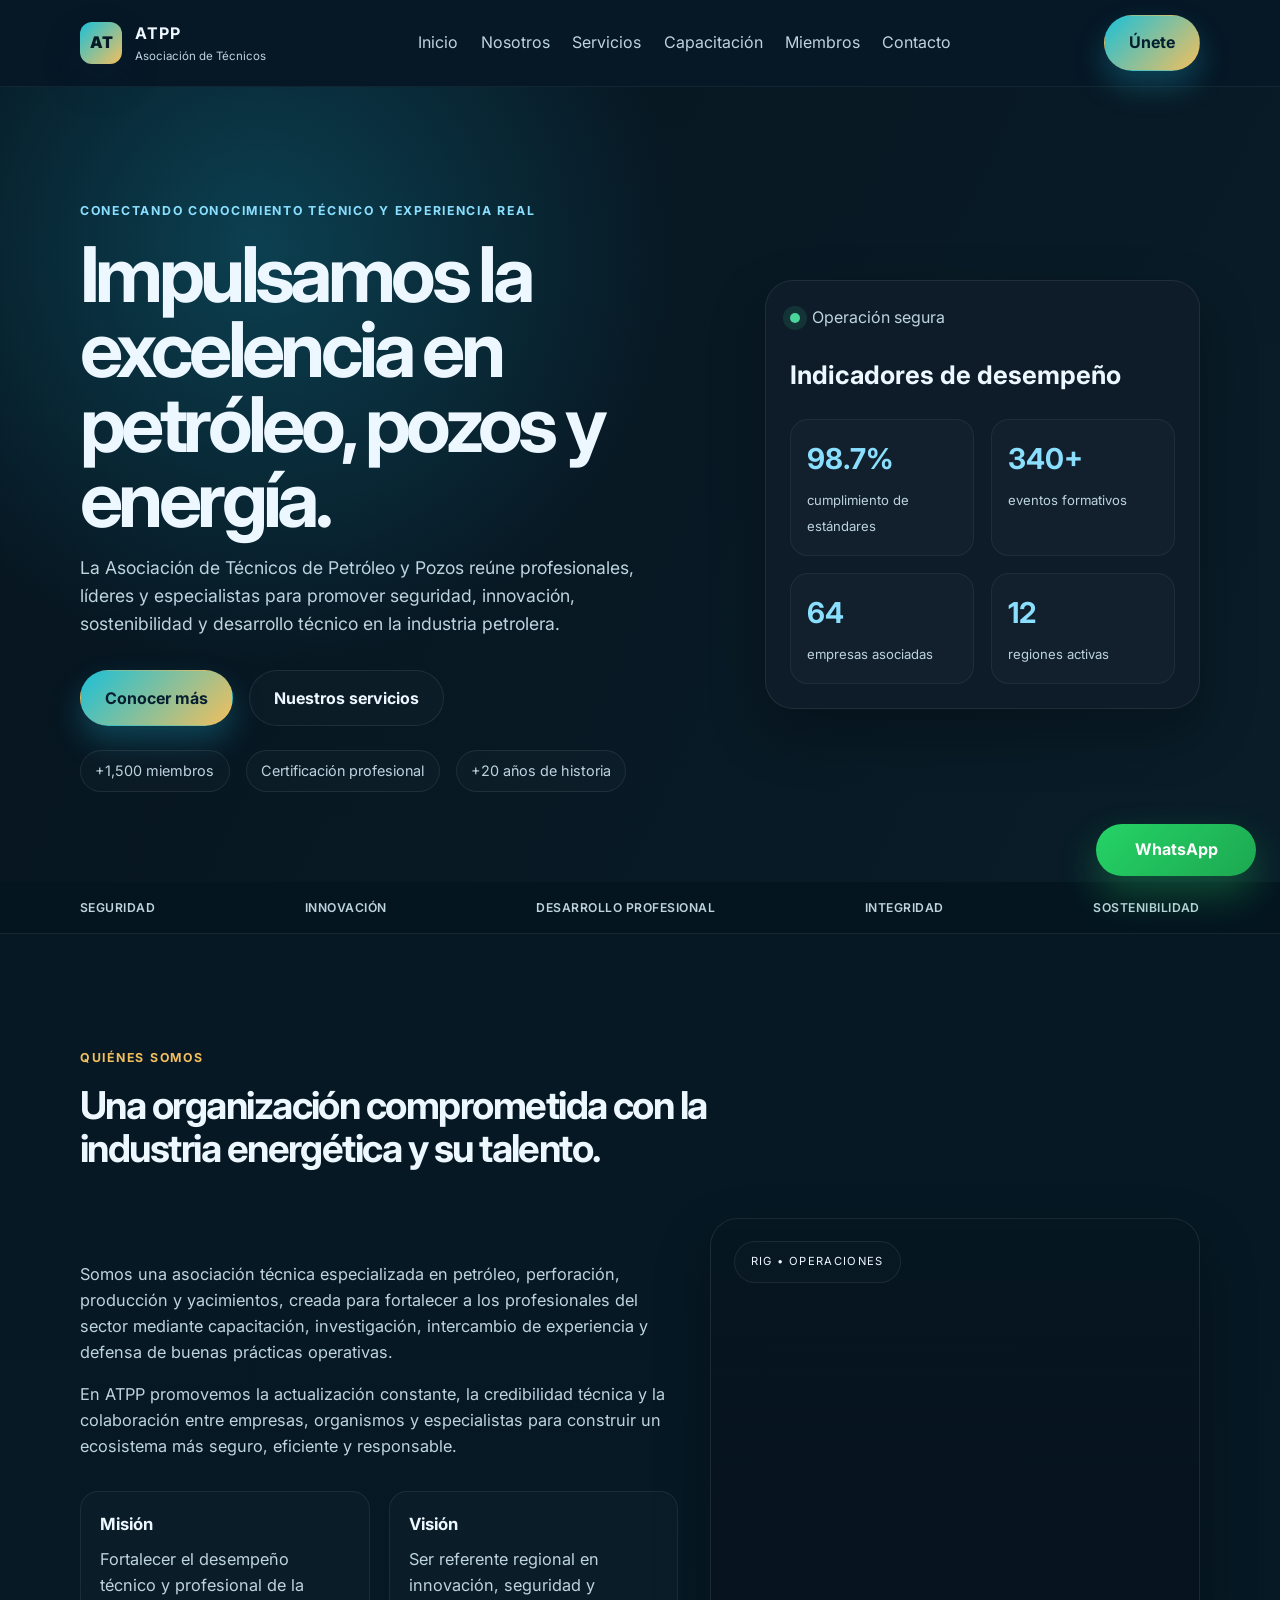
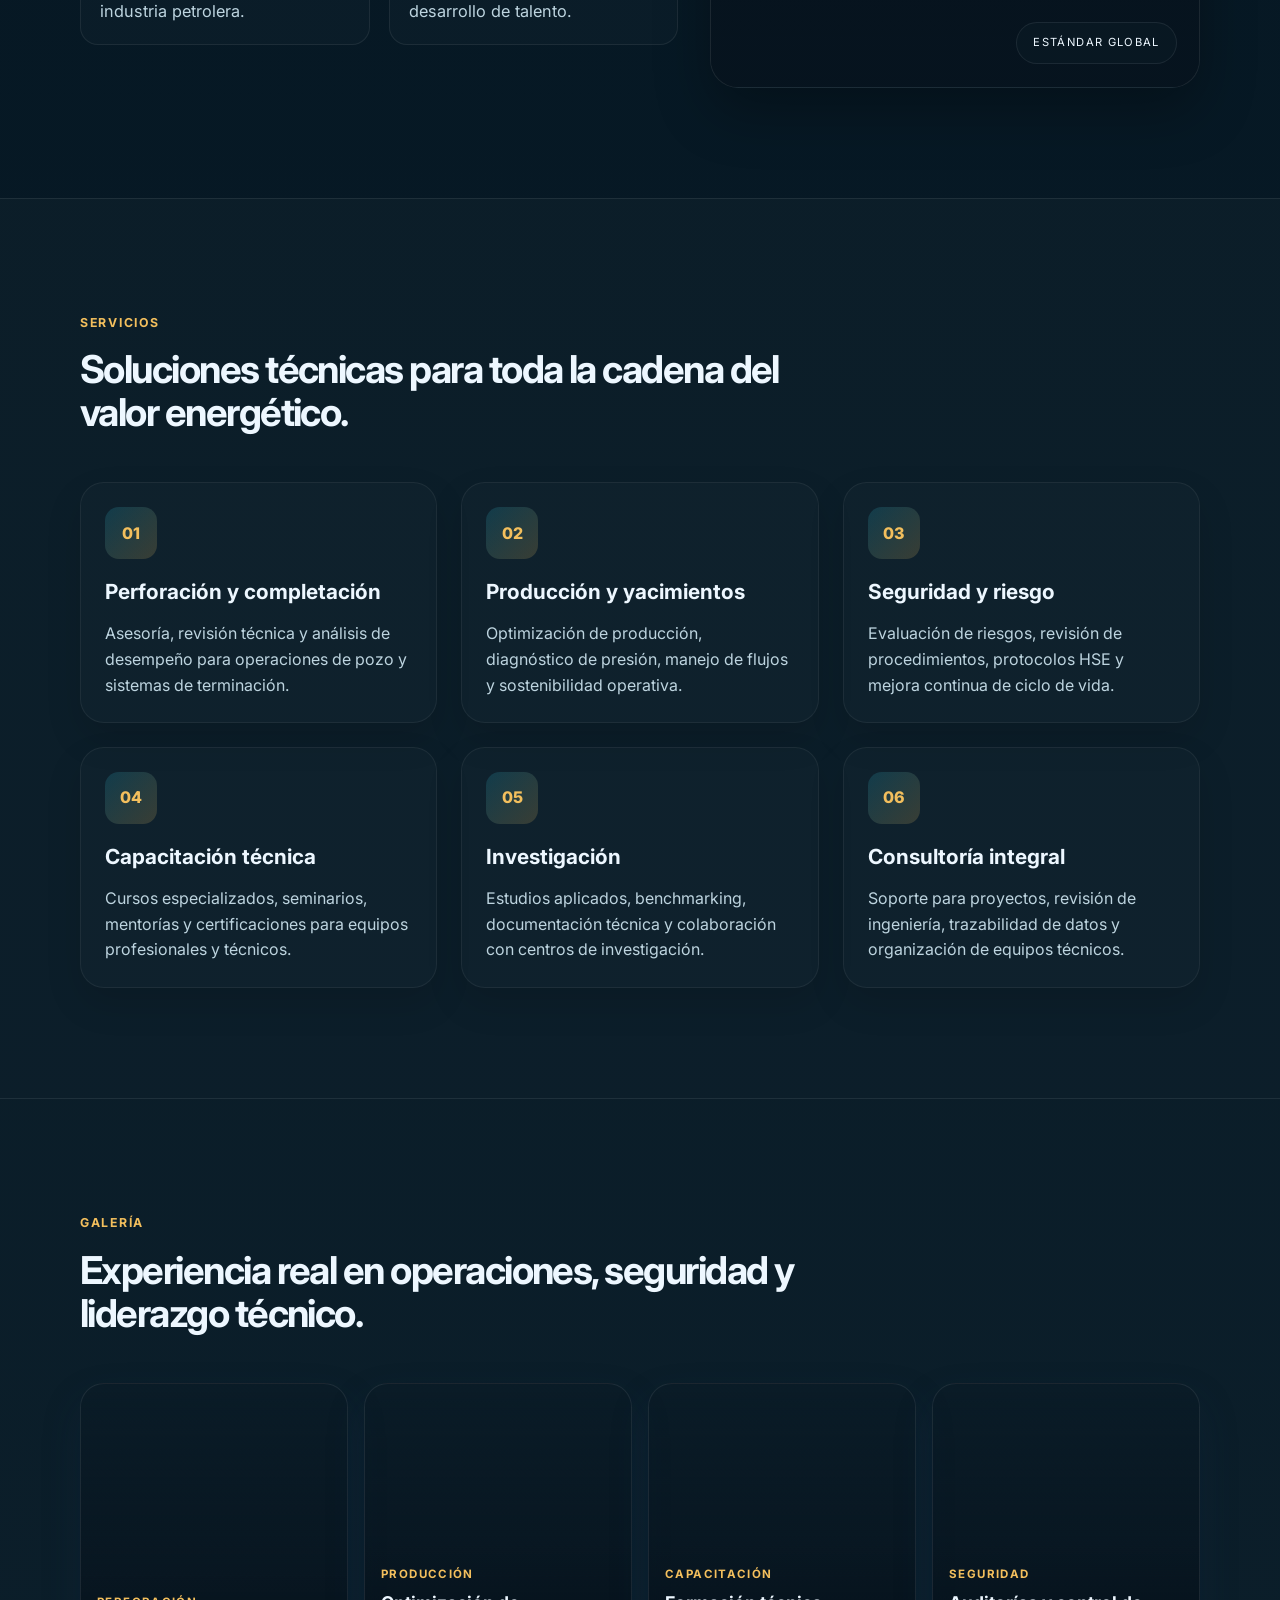
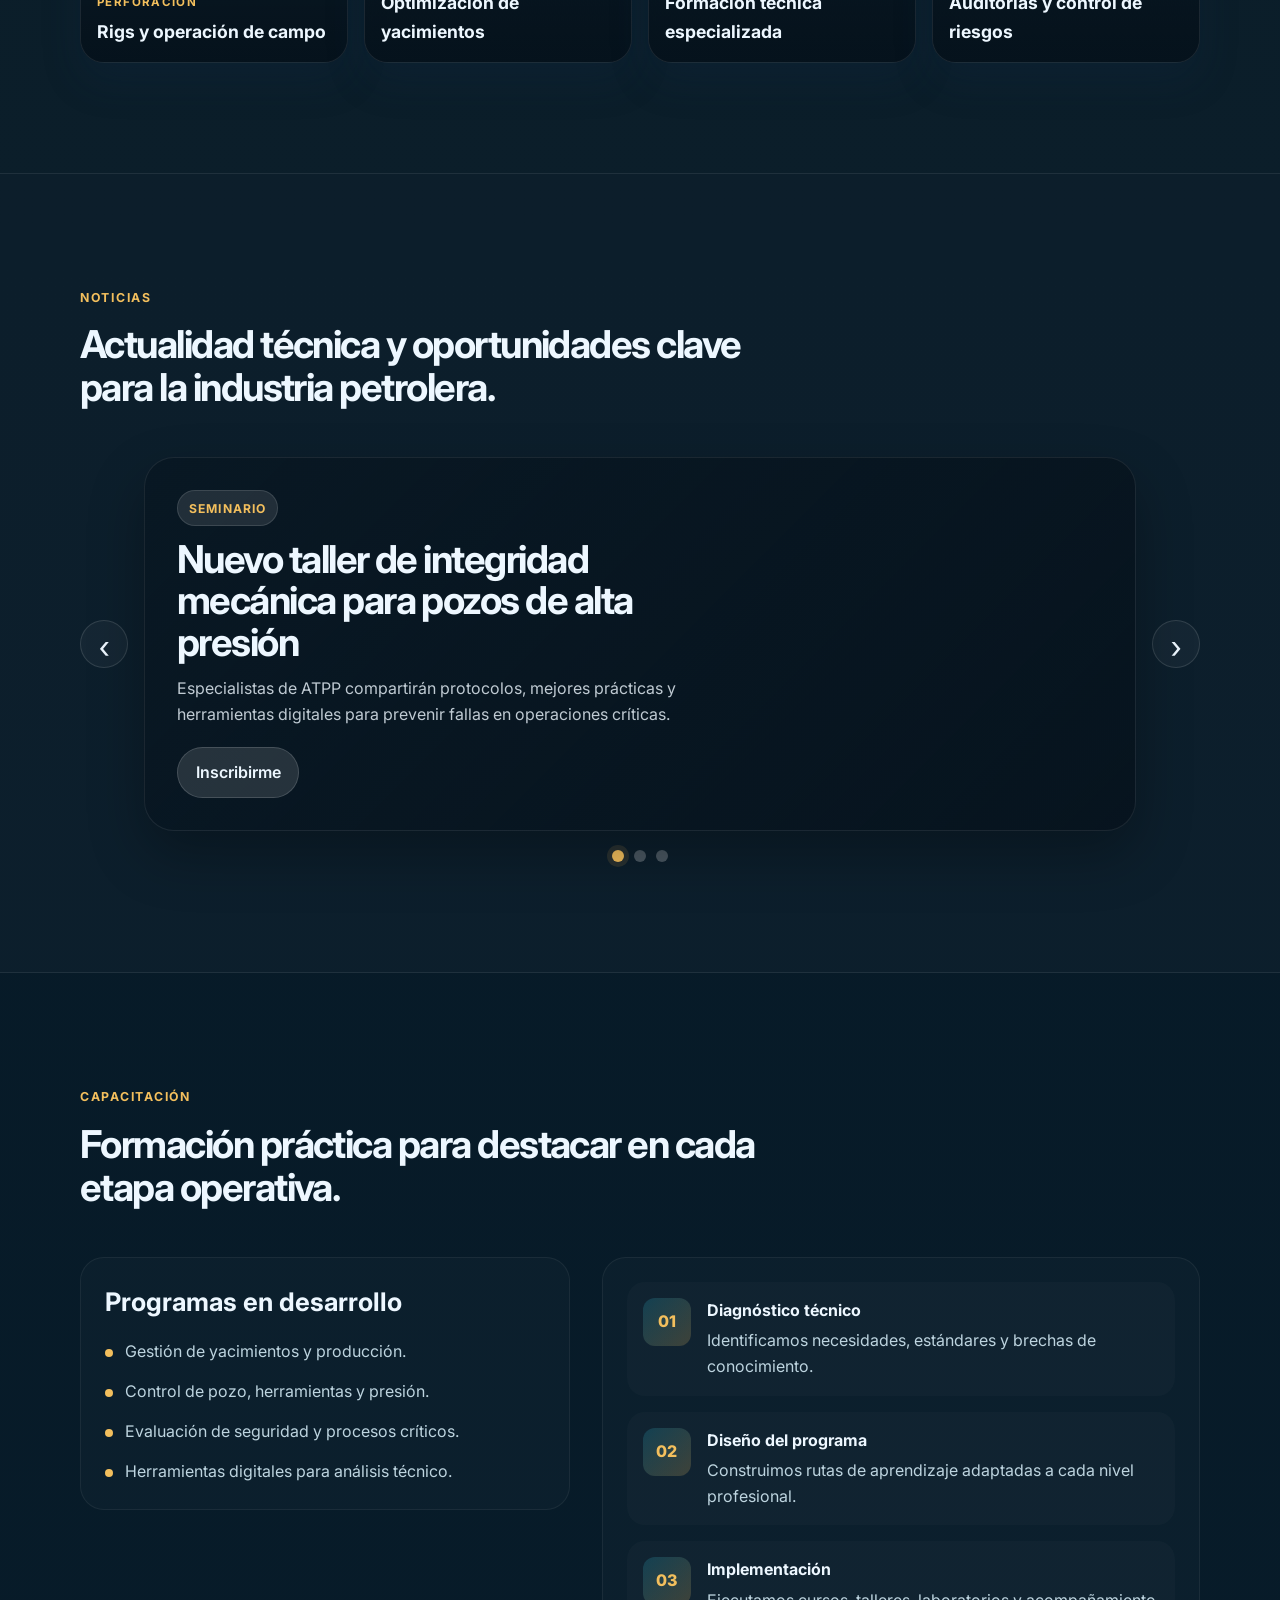
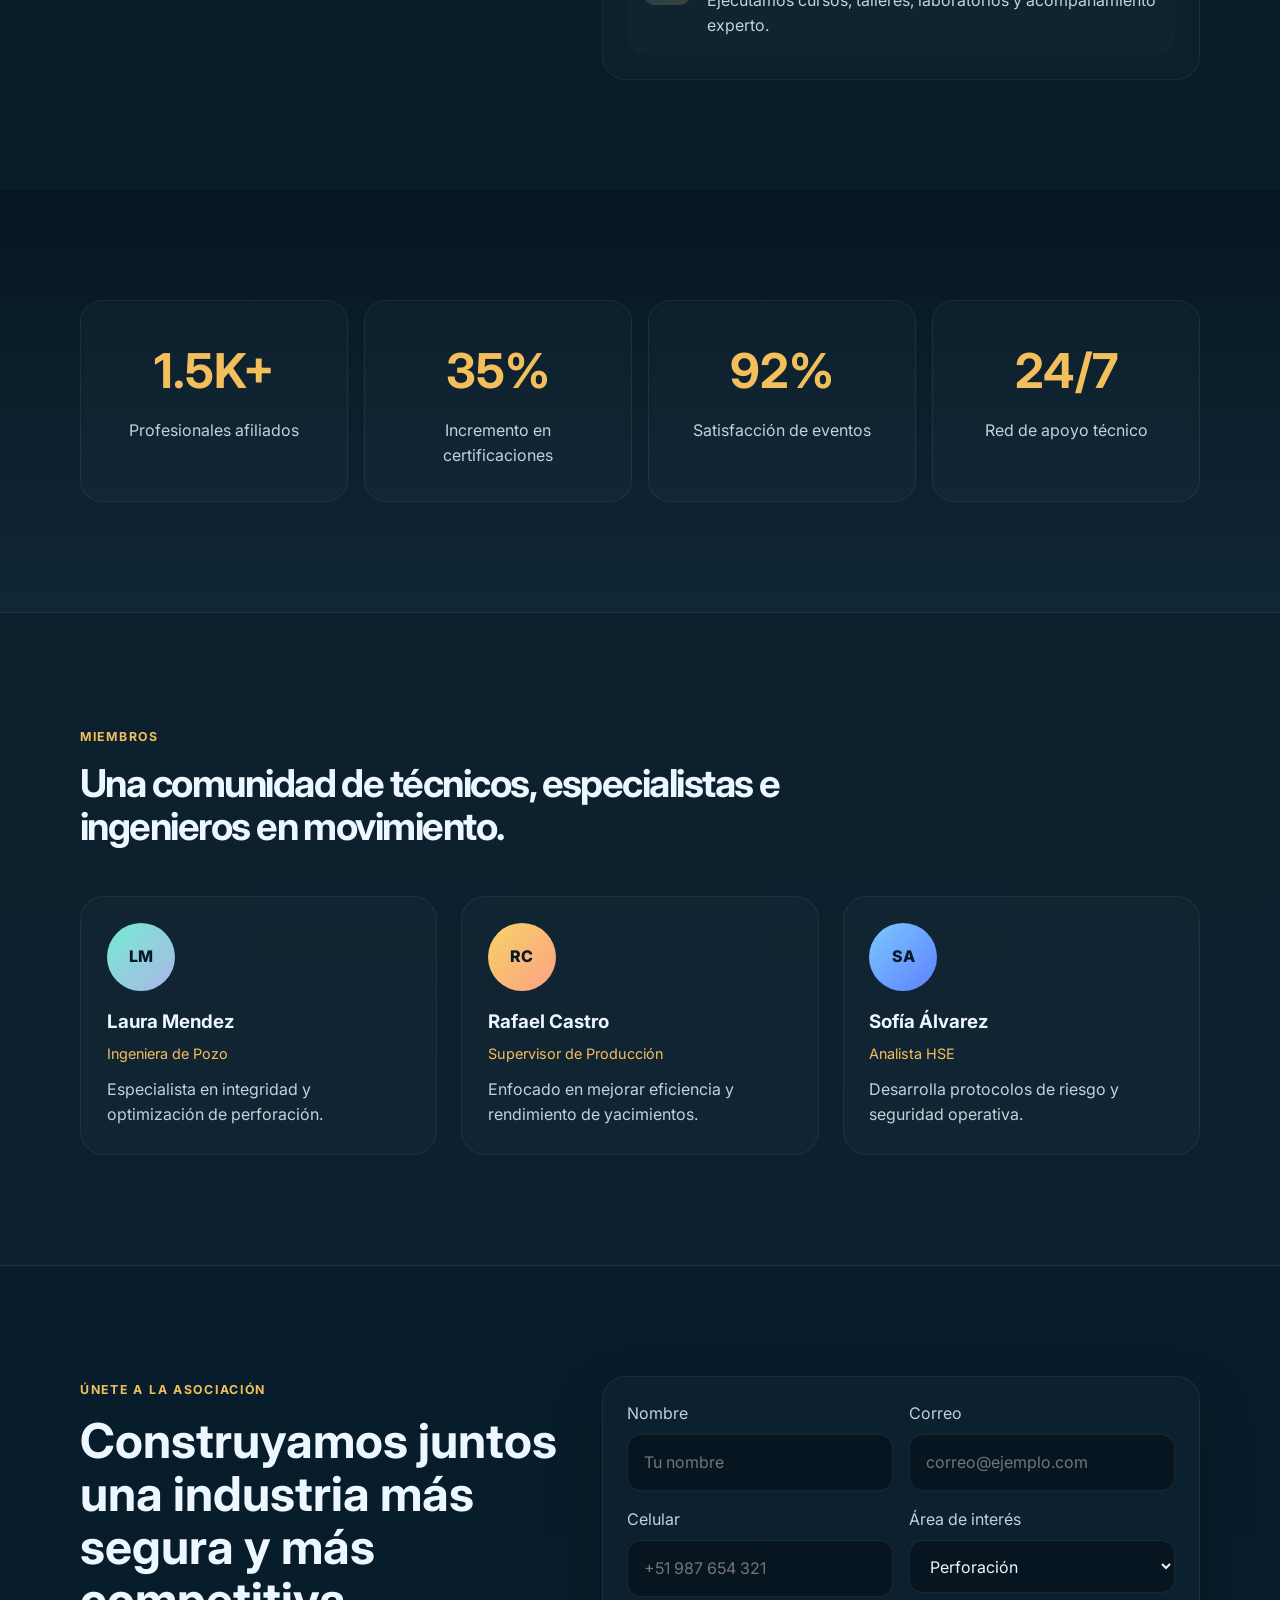
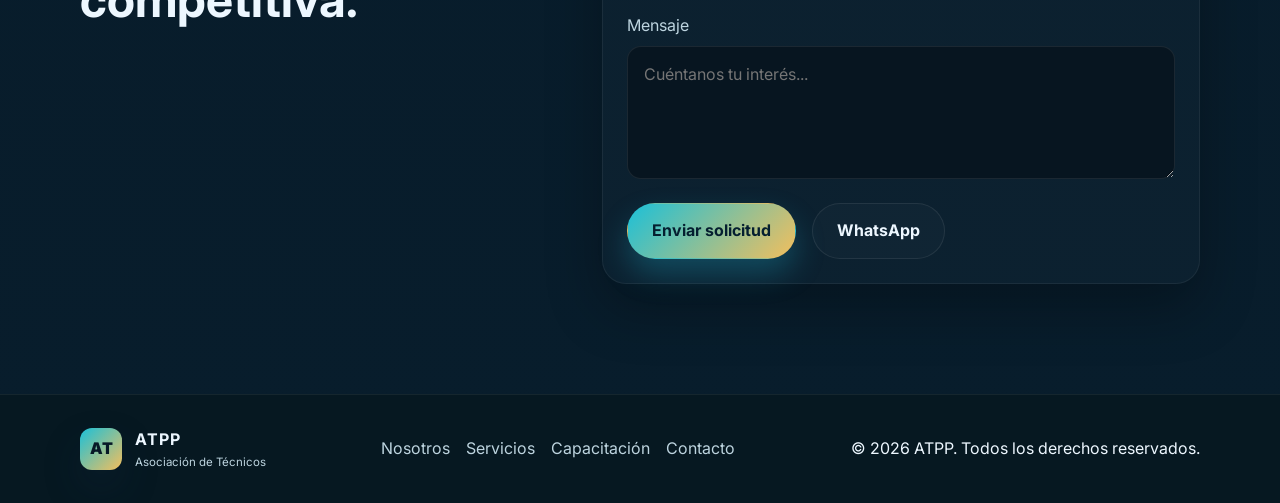
==== index.html @ dc18a32f "Add files via upload" ====
<!DOCTYPE html>
<html lang="es">
  <head>
    <meta charset="UTF-8" />
    <meta name="viewport" content="width=device-width, initial-scale=1.0" />
    <meta
      name="description"
      content="Asociación de Técnicos de Petróleo y Pozos. Expertise, innovación, seguridad y desarrollo profesional para la industria energética."
    />
    <title>ATPP | Asociación de Técnicos de Petróleo y Pozos</title>
    <link rel="preconnect" href="https://fonts.googleapis.com" />
    <link rel="preconnect" href="https://fonts.gstatic.com" crossorigin />
    <link
      href="https://fonts.googleapis.com/css2?family=Inter:wght@400;500;600;700;800;900&display=swap"
      rel="stylesheet"
    />
    <link rel="stylesheet" href="styles.css" />
  </head>
  <body>
    <header class="site-header">
      <div class="container nav-wrap">
        <a href="#inicio" class="brand" aria-label="Inicio">
          <span class="brand-mark">AT</span>
          <span>
            <strong>ATPP</strong>
            <small>Asociación de Técnicos</small>
          </span>
        </a>

        <button class="nav-toggle" aria-label="Abrir menú">
          <span></span>
          <span></span>
          <span></span>
        </button>

        <nav class="main-nav" aria-label="Navegación principal">
          <a href="#inicio">Inicio</a>
          <a href="#nosotros">Nosotros</a>
          <a href="#servicios">Servicios</a>
          <a href="#capacitacion">Capacitación</a>
          <a href="#miembros">Miembros</a>
          <a href="#contacto">Contacto</a>
        </nav>

        <a href="#contacto" class="button button-primary header-cta">Únete</a>
      </div>
    </header>

    <main>
      <section class="hero" id="inicio">
        <div class="hero-overlay"></div>
        <div class="container hero-content">
          <div class="hero-copy reveal">
            <p class="eyebrow">Conectando conocimiento técnico y experiencia real</p>
            <h1>Impulsamos la excelencia en petróleo, pozos y energía.</h1>
            <p class="lead">
              La Asociación de Técnicos de Petróleo y Pozos reúne profesionales,
              líderes y especialistas para promover seguridad, innovación,
              sostenibilidad y desarrollo técnico en la industria petrolera.
            </p>
            <div class="hero-actions">
              <a href="#nosotros" class="button button-primary">Conocer más</a>
              <a href="#servicios" class="button button-secondary">Nuestros servicios</a>
            </div>
            <ul class="hero-badges">
              <li>+1,500 miembros</li>
              <li>Certificación profesional</li>
              <li>+20 años de historia</li>
            </ul>
          </div>

          <div class="hero-panel reveal">
            <div class="panel-card">
              <div class="mini-header">
                <span class="status-dot"></span>
                <span>Operación segura</span>
              </div>
              <h3>Indicadores de desempeño</h3>
              <div class="metric-grid">
                <div>
                  <strong>98.7%</strong>
                  <span>cumplimiento de estándares</span>
                </div>
                <div>
                  <strong>340+</strong>
                  <span>eventos formativos</span>
                </div>
                <div>
                  <strong>64</strong>
                  <span>empresas asociadas</span>
                </div>
                <div>
                  <strong>12</strong>
                  <span>regiones activas</span>
                </div>
              </div>
            </div>
          </div>
        </div>
      </section>

      <section class="trust-strip">
        <div class="container trust-items">
          <span>Seguridad</span>
          <span>Innovación</span>
          <span>Desarrollo profesional</span>
          <span>Integridad</span>
          <span>Sostenibilidad</span>
        </div>
      </section>

      <section class="section" id="nosotros">
        <div class="container">
          <div class="section-heading reveal">
            <p class="eyebrow accent">Quiénes somos</p>
            <h2>Una organización comprometida con la industria energética y su talento.</h2>
          </div>

          <div class="about-grid">
            <div class="about-copy reveal">
              <p>
                Somos una asociación técnica especializada en petróleo, perforación,
                producción y yacimientos, creada para fortalecer a los profesionales
                del sector mediante capacitación, investigación, intercambio de
                experiencia y defensa de buenas prácticas operativas.
              </p>
              <p>
                En ATPP promovemos la actualización constante, la credibilidad técnica
                y la colaboración entre empresas, organismos y especialistas para
                construir un ecosistema más seguro, eficiente y responsable.
              </p>

              <div class="values">
                <div>
                  <strong>Misión</strong>
                  <p>Fortalecer el desempeño técnico y profesional de la industria petrolera.</p>
                </div>
                <div>
                  <strong>Visión</strong>
                  <p>Ser referente regional en innovación, seguridad y desarrollo de talento.</p>
                </div>
              </div>
            </div>

            <div class="about-visual reveal">
              <div class="image-card">
                <div class="image-panel">
                  <div class="info-tag top">RIG • OPERACIONES</div>
                  <div class="info-tag bottom">ESTÁNDAR GLOBAL</div>
                </div>
              </div>
            </div>
          </div>
        </div>
      </section>

      <section class="section alt-bg" id="servicios">
        <div class="container">
          <div class="section-heading reveal">
            <p class="eyebrow accent">Servicios</p>
            <h2>Soluciones técnicas para toda la cadena del valor energético.</h2>
          </div>

          <div class="services-grid">
            <article class="service-card reveal">
              <div class="icon">01</div>
              <h3>Perforación y completación</h3>
              <p>Asesoría, revisión técnica y análisis de desempeño para operaciones de pozo y sistemas de terminación.</p>
            </article>

            <article class="service-card reveal">
              <div class="icon">02</div>
              <h3>Producción y yacimientos</h3>
              <p>Optimización de producción, diagnóstico de presión, manejo de flujos y sostenibilidad operativa.</p>
            </article>

            <article class="service-card reveal">
              <div class="icon">03</div>
              <h3>Seguridad y riesgo</h3>
              <p>Evaluación de riesgos, revisión de procedimientos, protocolos HSE y mejora continua de ciclo de vida.</p>
            </article>

            <article class="service-card reveal">
              <div class="icon">04</div>
              <h3>Capacitación técnica</h3>
              <p>Cursos especializados, seminarios, mentorías y certificaciones para equipos profesionales y técnicos.</p>
            </article>

            <article class="service-card reveal">
              <div class="icon">05</div>
              <h3>Investigación</h3>
              <p>Estudios aplicados, benchmarking, documentación técnica y colaboración con centros de investigación.</p>
            </article>

            <article class="service-card reveal">
              <div class="icon">06</div>
              <h3>Consultoría integral</h3>
              <p>Soporte para proyectos, revisión de ingeniería, trazabilidad de datos y organización de equipos técnicos.</p>
            </article>
          </div>
        </div>
      </section>

      <section class="section gallery-section" id="galeria">
        <div class="container">
          <div class="section-heading reveal">
            <p class="eyebrow accent">Galería</p>
            <h2>Experiencia real en operaciones, seguridad y liderazgo técnico.</h2>
          </div>

          <div class="gallery-grid">
            <article class="gallery-item reveal" style="--bg: url('https://images.unsplash.com/photo-1518770660439-4636190af475?auto=format&fit=crop&w=800&q=80');">
              <div class="gallery-overlay">
                <span>Perforación</span>
                <h3>Rigs y operación de campo</h3>
              </div>
            </article>

            <article class="gallery-item reveal" style="--bg: url('https://images.unsplash.com/photo-1581092580497-e0d23cbdf1dc?auto=format&fit=crop&w=800&q=80');">
              <div class="gallery-overlay">
                <span>Producción</span>
                <h3>Optimización de yacimientos</h3>
              </div>
            </article>

            <article class="gallery-item reveal" style="--bg: url('https://images.unsplash.com/photo-1552664730-d307ca884978?auto=format&fit=crop&w=800&q=80');">
              <div class="gallery-overlay">
                <span>Capacitación</span>
                <h3>Formación técnica especializada</h3>
              </div>
            </article>

            <article class="gallery-item reveal" style="--bg: url('https://images.unsplash.com/photo-1520607162513-77705c0f0d4a?auto=format&fit=crop&w=800&q=80');">
              <div class="gallery-overlay">
                <span>Seguridad</span>
                <h3>Auditorías y control de riesgos</h3>
              </div>
            </article>
          </div>
        </div>
      </section>

      <section class="section news-section alt-bg" id="noticias">
        <div class="container">
          <div class="section-heading reveal">
            <p class="eyebrow accent">Noticias</p>
            <h2>Actualidad técnica y oportunidades clave para la industria petrolera.</h2>
          </div>

          <div class="news-slider reveal">
            <button class="slider-btn prev" type="button" aria-label="Noticia anterior">‹</button>

            <div class="slides">
              <article class="slide-card active" style="--bg: url('https://images.unsplash.com/photo-1532601224476-15c79f2f7a51?auto=format&fit=crop&w=1200&q=80');">
                <div class="slide-content">
                  <span class="tag">Seminario</span>
                  <h3>Nuevo taller de integridad mecánica para pozos de alta presión</h3>
                  <p>Especialistas de ATPP compartirán protocolos, mejores prácticas y herramientas digitales para prevenir fallas en operaciones críticas.</p>
                  <a href="#contacto">Inscribirme</a>
                </div>
              </article>

              <article class="slide-card" style="--bg: url('https://images.unsplash.com/photo-1504307651254-35680f356dfd?auto=format&fit=crop&w=1200&q=80');">
                <div class="slide-content">
                  <span class="tag">Reporte</span>
                  <h3>La eficiencia de producción sigue creciendo con inteligencia artificial aplicada</h3>
                  <p>Analizamos cómo la automatización y el análisis predictivo revolucionan la gestión de yacimientos y la optimización operativa.</p>
                  <a href="#contacto">Más información</a>
                </div>
              </article>

              <article class="slide-card" style="--bg: url('https://images.unsplash.com/photo-1552664730-d307ca884978?auto=format&fit=crop&w=1200&q=80');">
                <div class="slide-content">
                  <span class="tag">Evento</span>
                  <h3>Foro regional de seguridad, sostenibilidad y talento técnico</h3>
                  <p>Conferencias, paneles y networking para líderes, ingenieros y profesionales del sector energético latinoamericano.</p>
                  <a href="#contacto">Participar</a>
                </div>
              </article>
            </div>

            <button class="slider-btn next" type="button" aria-label="Siguiente noticia">›</button>
          </div>

          <div class="slider-dots" aria-label="Navegación del slider">
            <button class="slider-dot active" type="button" aria-label="Ir a la noticia 1"></button>
            <button class="slider-dot" type="button" aria-label="Ir a la noticia 2"></button>
            <button class="slider-dot" type="button" aria-label="Ir a la noticia 3"></button>
          </div>
        </div>
      </section>

      <section class="section" id="capacitacion">
        <div class="container">
          <div class="section-heading reveal">
            <p class="eyebrow accent">Capacitación</p>
            <h2>Formación práctica para destacar en cada etapa operativa.</h2>
          </div>

          <div class="training-layout">
            <div class="training-card reveal">
              <h3>Programas en desarrollo</h3>
              <ul>
                <li>Gestión de yacimientos y producción.</li>
                <li>Control de pozo, herramientas y presión.</li>
                <li>Evaluación de seguridad y procesos críticos.</li>
                <li>Herramientas digitales para análisis técnico.</li>
              </ul>
            </div>

            <div class="timeline reveal">
              <div class="timeline-item">
                <span class="time">01</span>
                <div>
                  <h4>Diagnóstico técnico</h4>
                  <p>Identificamos necesidades, estándares y brechas de conocimiento.</p>
                </div>
              </div>
              <div class="timeline-item">
                <span class="time">02</span>
                <div>
                  <h4>Diseño del programa</h4>
                  <p>Construimos rutas de aprendizaje adaptadas a cada nivel profesional.</p>
                </div>
              </div>
              <div class="timeline-item">
                <span class="time">03</span>
                <div>
                  <h4>Implementación</h4>
                  <p>Ejecutamos cursos, talleres, laboratorios y acompañamiento experto.</p>
                </div>
              </div>
            </div>
          </div>
        </div>
      </section>

      <section class="section stats-section">
        <div class="container stats-grid">
          <div class="stat reveal">
            <strong>1.5K+</strong>
            <span>Profesionales afiliados</span>
          </div>
          <div class="stat reveal">
            <strong>35%</strong>
            <span>Incremento en certificaciones</span>
          </div>
          <div class="stat reveal">
            <strong>92%</strong>
            <span>Satisfacción de eventos</span>
          </div>
          <div class="stat reveal">
            <strong>24/7</strong>
            <span>Red de apoyo técnico</span>
          </div>
        </div>
      </section>

      <section class="section alt-bg" id="miembros">
        <div class="container">
          <div class="section-heading reveal">
            <p class="eyebrow accent">Miembros</p>
            <h2>Una comunidad de técnicos, especialistas e ingenieros en movimiento.</h2>
          </div>

          <div class="members-grid">
            <article class="member reveal">
              <div class="avatar cyan">LM</div>
              <h3>Laura Mendez</h3>
              <span>Ingeniera de Pozo</span>
              <p>Especialista en integridad y optimización de perforación.</p>
            </article>

            <article class="member reveal">
              <div class="avatar gold">RC</div>
              <h3>Rafael Castro</h3>
              <span>Supervisor de Producción</span>
              <p>Enfocado en mejorar eficiencia y rendimiento de yacimientos.</p>
            </article>

            <article class="member reveal">
              <div class="avatar blue">SA</div>
              <h3>Sofía Álvarez</h3>
              <span>Analista HSE</span>
              <p>Desarrolla protocolos de riesgo y seguridad operativa.</p>
            </article>
          </div>
        </div>
      </section>

      <section class="section" id="contacto">
        <div class="container cta-wrap">
          <div class="cta-copy reveal">
            <p class="eyebrow accent">Únete a la asociación</p>
            <h2>Construyamos juntos una industria más segura y más competitiva.</h2>
          </div>

          <form class="contact-form reveal" id="contact-form">
            <div class="field-row">
              <label>
                <span>Nombre</span>
                <input type="text" name="name" placeholder="Tu nombre" required />
              </label>
              <label>
                <span>Correo</span>
                <input type="email" name="email" placeholder="correo@ejemplo.com" required />
              </label>
            </div>

            <div class="field-row">
              <label>
                <span>Celular</span>
                <input type="tel" name="phone" placeholder="+51 987 654 321" required />
              </label>
              <label>
                <span>Área de interés</span>
                <select name="area">
                  <option>Perforación</option>
                  <option>Producción</option>
                  <option>Seguridad</option>
                  <option>Capacitación</option>
                  <option>Asociación</option>
                </select>
              </label>
            </div>

            <label>
              <span>Mensaje</span>
              <textarea name="message" rows="4" placeholder="Cuéntanos tu interés..." required></textarea>
            </label>

            <div class="contact-actions">
              <button type="submit" class="button button-primary">Enviar solicitud</button>
              <a href="https://wa.me/51987654321?text=Hola%20ATPP%2C%20quiero%20informaci%C3%B3n%20sobre%20la%20asociaci%C3%B3n%20de%20t%C3%A9cnicos%20de%20petr%C3%B3leo%20y%20pozos." class="button button-secondary" target="_blank" rel="noreferrer">WhatsApp</a>
            </div>
          </form>
        </div>
      </section>
    </main>

    <footer class="site-footer">
      <div class="container footer-wrap">
        <div>
          <a href="#inicio" class="brand footer-brand">
            <span class="brand-mark">AT</span>
            <span>
              <strong>ATPP</strong>
              <small>Asociación de Técnicos</small>
            </span>
          </a>
        </div>

        <div class="footer-links">
          <a href="#nosotros">Nosotros</a>
          <a href="#servicios">Servicios</a>
          <a href="#capacitacion">Capacitación</a>
          <a href="#contacto">Contacto</a>
        </div>

        <p>© <span id="year"></span> ATPP. Todos los derechos reservados.</p>
      </div>
    </footer>

    <a
      class="whatsapp-float"
      href="https://wa.me/51987654321?text=Hola%20ATPP%2C%20quiero%20informaci%C3%B3n%20sobre%20la%20asociaci%C3%B3n%20de%20t%C3%A9cnicos%20de%20petr%C3%B3leo%20y%20pozos."
      target="_blank"
      rel="noreferrer"
      aria-label="Contactar por WhatsApp"
    >
      WhatsApp
    </a>

    <script src="script.js"></script>
  </body>
</html>
---- styles.css ----
:root {
  --bg: #071827;
  --bg-soft: #0e1f2d;
  --bg-strong: #081d2c;
  --panel: rgba(12, 22, 35, 0.88);
  --panel-strong: #122b40;
  --card: #102838;
  --card-alt: #0a1d2a;
  --primary: #1bc0d8;
  --primary-strong: #0ca7c6;
  --secondary: #f3bf5d;
  --secondary-deep: #d89d2d;
  --accent: #8adfff;
  --text: #edf7ff;
  --muted: #bdd4df;
  --line: rgba(255, 255, 255, 0.08);
  --shadow: 0 24px 55px rgba(0, 0, 0, 0.28);
  --shadow-soft: 0 18px 38px rgba(15, 42, 69, 0.24);
}

* {
  box-sizing: border-box;
  margin: 0;
  padding: 0;
}

html {
  scroll-behavior: smooth;
}

body {
  font-family: "Inter", sans-serif;
  background: linear-gradient(180deg, #061722 0%, #081d2c 100%);
  color: var(--text);
  line-height: 1.6;
}

a {
  color: inherit;
  text-decoration: none;
}

img {
  max-width: 100%;
  display: block;
}

button,
input,
select,
textarea {
  font: inherit;
}

.container {
  width: min(1120px, calc(100% - 2rem));
  margin: 0 auto;
}

.section {
  padding: 110px 0;
}

.alt-bg {
  background: rgba(255, 255, 255, 0.02);
  border-top: 1px solid var(--line);
  border-bottom: 1px solid var(--line);
}

.eyebrow {
  display: inline-block;
  font-size: 0.77rem;
  font-weight: 700;
  letter-spacing: 0.14em;
  text-transform: uppercase;
  color: var(--accent);
  margin-bottom: 1rem;
}

.eyebrow.accent {
  color: var(--secondary);
}

.section-heading {
  max-width: 720px;
  margin-bottom: 3rem;
}

.section-heading h2 {
  font-size: clamp(2rem, 3vw, 3rem);
  line-height: 1.12;
  letter-spacing: -0.04em;
}

.site-header {
  position: sticky;
  top: 0;
  z-index: 30;
  backdrop-filter: blur(14px);
  background: rgba(7, 24, 39, 0.8);
  border-bottom: 1px solid rgba(255, 255, 255, 0.06);
}

.nav-wrap {
  display: flex;
  align-items: center;
  justify-content: space-between;
  min-height: 86px;
  gap: 1.5rem;
}

.brand {
  display: inline-flex;
  align-items: center;
  gap: 0.8rem;
}

.brand-mark {
  display: grid;
  place-items: center;
  width: 42px;
  height: 42px;
  border-radius: 12px;
  background: linear-gradient(135deg, var(--primary), var(--secondary));
  color: var(--bg);
  font-weight: 900;
  box-shadow: var(--shadow-soft);
}

.brand strong {
  display: block;
  font-size: 1rem;
  letter-spacing: 0.06em;
}

.brand small {
  color: var(--muted);
  display: block;
  font-size: 0.72rem;
}

.main-nav {
  display: flex;
  align-items: center;
  gap: 1.4rem;
  color: var(--muted);
}

.main-nav a {
  transition: color 0.2s ease;
}

.main-nav a:hover,
.main-nav a:focus-visible {
  color: var(--text);
}

.button {
  display: inline-flex;
  align-items: center;
  justify-content: center;
  border-radius: 999px;
  padding: 0.9rem 1.5rem;
  border: 1px solid transparent;
  font-weight: 700;
  transition: transform 0.2s ease, box-shadow 0.2s ease, border-color 0.2s ease;
}

.button:hover,
.button:focus-visible {
  transform: translateY(-1px);
}

.button-primary {
  background: linear-gradient(135deg, var(--primary), var(--secondary));
  color: #051f30;
  box-shadow: 0 15px 30px rgba(32, 183, 216, 0.28);
}

.button-secondary {
  border-color: rgba(255, 255, 255, 0.08);
  background: rgba(255, 255, 255, 0.02);
}

.nav-toggle {
  display: none;
  width: 46px;
  height: 46px;
  border-radius: 12px;
  background: rgba(255, 255, 255, 0.02);
  border: 1px solid var(--line);
  cursor: pointer;
}

.nav-toggle span {
  display: block;
  width: 20px;
  height: 2px;
  background: var(--text);
  margin: 5px auto;
  border-radius: 2px;
}

.hero {
  position: relative;
  padding: 110px 0 90px;
  background:
    linear-gradient(115deg, rgba(6, 20, 31, 0.92), rgba(10, 30, 42, 0.8)),
    url("https://images.unsplash.com/photo-1532601224476-15c79f2f7a51?auto=format&fit=crop&w=1600&q=80") center/cover no-repeat;
}

.hero-overlay {
  position: absolute;
  inset: 0;
  background: radial-gradient(circle at 20% 20%, rgba(26, 185, 217, 0.26), transparent 35%);
}

.hero-content {
  position: relative;
  display: grid;
  grid-template-columns: 1.2fr 0.8fr;
  gap: 2rem;
  align-items: center;
}

.hero-copy {
  max-width: 650px;
}

.hero-copy h1 {
  font-size: clamp(2.8rem, 6vw, 5rem);
  line-height: 0.98;
  letter-spacing: -0.06em;
  margin-bottom: 1rem;
}

.lead {
  max-width: 52ch;
  color: var(--muted);
  font-size: 1.1rem;
}

.hero-actions {
  display: flex;
  flex-wrap: wrap;
  gap: 1rem;
  margin: 2rem 0 1.5rem;
}

.hero-badges {
  display: flex;
  flex-wrap: wrap;
  gap: 1rem;
  list-style: none;
  color: var(--muted);
  font-size: 0.9rem;
}

.hero-badges li {
  padding: 0.5rem 0.9rem;
  border: 1px solid rgba(255, 255, 255, 0.08);
  border-radius: 999px;
  background: rgba(255, 255, 255, 0.02);
}

.hero-panel {
  display: flex;
  justify-content: center;
}

.panel-card {
  width: min(100%, 440px);
  background: rgba(15, 30, 42, 0.83);
  border: 1px solid rgba(255, 255, 255, 0.08);
  border-radius: 28px;
  box-shadow: var(--shadow);
  padding: 1.5rem;
}

.mini-header {
  display: flex;
  align-items: center;
  gap: 0.75rem;
  color: var(--muted);
  margin-bottom: 1.5rem;
}

.status-dot {
  display: inline-block;
  width: 10px;
  height: 10px;
  border-radius: 50%;
  background: #4ad59a;
  box-shadow: 0 0 0 7px rgba(74, 213, 154, 0.12);
}

.panel-card h3 {
  font-size: 1.6rem;
  margin-bottom: 1.5rem;
}

.metric-grid {
  display: grid;
  grid-template-columns: repeat(2, minmax(120px, 1fr));
  gap: 1.1rem;
}

.metric-grid div {
  padding: 1rem;
  border-radius: 18px;
  background: rgba(255, 255, 255, 0.02);
  border: 1px solid rgba(255, 255, 255, 0.06);
}

.metric-grid strong {
  display: block;
  font-size: 1.8rem;
  margin-bottom: 0.3rem;
  color: var(--accent);
}

.metric-grid span {
  font-size: 0.82rem;
  color: var(--muted);
}

.trust-strip {
  border-bottom: 1px solid var(--line);
  background: rgba(5, 20, 31, 0.76);
}

.trust-items {
  display: flex;
  justify-content: space-between;
  flex-wrap: wrap;
  gap: 1rem;
  padding: 1rem 0;
  color: var(--muted);
  font-weight: 600;
  letter-spacing: 0.04em;
  text-transform: uppercase;
  font-size: 0.76rem;
}

.about-grid {
  display: grid;
  grid-template-columns: 1.1fr 0.9fr;
  gap: 2rem;
  align-items: center;
}

.about-copy p {
  color: var(--muted);
  margin-bottom: 1rem;
  font-size: 1.02rem;
}

.values {
  display: grid;
  grid-template-columns: repeat(2, minmax(0, 1fr));
  gap: 1.2rem;
  margin-top: 2rem;
}

.values div {
  background: rgba(255, 255, 255, 0.02);
  border: 1px solid rgba(255, 255, 255, 0.07);
  border-radius: 18px;
  padding: 1.2rem;
}

.values strong {
  display: block;
  margin-bottom: 0.5rem;
  font-size: 1.05rem;
}

.values p {
  margin: 0;
}

.image-card {
  background: linear-gradient(150deg, rgba(18, 42, 58, 0.9), rgba(9, 20, 34, 0.8));
  border: 1px solid rgba(255, 255, 255, 0.09);
  border-radius: 28px;
  min-height: 470px;
  padding: 1.1rem;
  box-shadow: var(--shadow);
  background-image:
    linear-gradient(180deg, rgba(5, 17, 27, 0.15), rgba(5, 17, 27, 0.9)),
    url("https://images.unsplash.com/photo-1504307651254-35680f356dfd?auto=format&fit=crop&w=900&q=80");
  background-size: cover;
  background-position: center;
  position: relative;
  overflow: hidden;
}

.image-panel {
  position: absolute;
  inset: 0;
  background: linear-gradient(180deg, rgba(7, 20, 31, 0.2), rgba(7, 20, 31, 0.82));
}

.info-tag {
  position: absolute;
  display: inline-flex;
  align-items: center;
  justify-content: center;
  padding: 0.7rem 1rem;
  border-radius: 999px;
  background: rgba(10, 25, 36, 0.85);
  border: 1px solid rgba(255, 255, 255, 0.08);
  font-size: 0.7rem;
  letter-spacing: 0.12em;
  text-transform: uppercase;
  color: var(--text);
}

.info-tag.top {
  top: 1.4rem;
  left: 1.4rem;
}

.info-tag.bottom {
  bottom: 1.4rem;
  right: 1.4rem;
}

.gallery-section {
  background: rgba(255, 255, 255, 0.015);
}

.gallery-grid {
  display: grid;
  grid-template-columns: repeat(4, minmax(0, 1fr));
  gap: 1rem;
}

.gallery-item {
  position: relative;
  min-height: 280px;
  border-radius: 24px;
  overflow: hidden;
  background: linear-gradient(180deg, rgba(7, 18, 28, 0.15), rgba(7, 18, 28, 0.8)), var(--bg) center/cover no-repeat;
  border: 1px solid rgba(255, 255, 255, 0.08);
  box-shadow: var(--shadow-soft);
}

.gallery-overlay {
  position: absolute;
  inset: auto 0 0 0;
  padding: 1rem;
  background: linear-gradient(180deg, transparent, rgba(5, 18, 28, 0.9));
}

.gallery-overlay span {
  display: inline-block;
  color: var(--secondary);
  font-size: 0.72rem;
  font-weight: 700;
  letter-spacing: 0.12em;
  text-transform: uppercase;
  margin-bottom: 0.4rem;
}

.gallery-overlay h3 {
  font-size: 1.1rem;
}

.news-slider {
  position: relative;
  display: grid;
  grid-template-columns: auto 1fr auto;
  align-items: center;
  gap: 1rem;
}

.slides {
  position: relative;
  min-height: 320px;
}

.slide-card {
  display: none;
  position: relative;
  min-height: 320px;
  padding: 2rem;
  border-radius: 30px;
  overflow: hidden;
  background: linear-gradient(135deg, rgba(6, 18, 28, 0.5), rgba(6, 18, 28, 0.82)), var(--bg) center/cover no-repeat;
  border: 1px solid rgba(255, 255, 255, 0.08);
  box-shadow: var(--shadow);
}

.slide-card.active {
  display: block;
}

.slide-content {
  position: relative;
  z-index: 1;
  display: flex;
  flex-direction: column;
  justify-content: end;
  height: 100%;
  max-width: 540px;
}

.tag {
  display: inline-flex;
  width: max-content;
  padding: 0.45rem 0.7rem;
  border-radius: 999px;
  background: rgba(255, 255, 255, 0.1);
  border: 1px solid rgba(255, 255, 255, 0.12);
  font-size: 0.76rem;
  font-weight: 700;
  letter-spacing: 0.09em;
  text-transform: uppercase;
  color: var(--secondary);
  margin-bottom: 0.8rem;
}

.slide-content h3 {
  font-size: clamp(1.7rem, 3vw, 2.7rem);
  line-height: 1.08;
  letter-spacing: -0.04em;
  margin-bottom: 0.8rem;
}

.slide-content p {
  color: rgba(237, 247, 255, 0.8);
  margin-bottom: 1.2rem;
}

.slide-content a {
  display: inline-flex;
  width: fit-content;
  border-radius: 999px;
  padding: 0.75rem 1.1rem;
  background: rgba(255, 255, 255, 0.12);
  border: 1px solid rgba(255, 255, 255, 0.15);
  color: var(--text);
  font-weight: 600;
}

.slider-btn {
  width: 48px;
  height: 48px;
  border: 1px solid rgba(255, 255, 255, 0.12);
  background: rgba(255, 255, 255, 0.04);
  border-radius: 50%;
  color: var(--text);
  font-size: 2rem;
  cursor: pointer;
}

.slider-dots {
  display: flex;
  justify-content: center;
  gap: 0.6rem;
  margin-top: 1.2rem;
}

.slider-dot {
  width: 12px;
  height: 12px;
  border-radius: 50%;
  border: 0;
  background: rgba(255, 255, 255, 0.25);
  cursor: pointer;
}

.slider-dot.active {
  background: var(--secondary);
  box-shadow: 0 0 0 5px rgba(243, 191, 93, 0.12);
}

.services-grid {
  display: grid;
  grid-template-columns: repeat(3, minmax(0, 1fr));
  gap: 1.5rem;
}

.service-card {
  background: rgba(255, 255, 255, 0.015);
  border: 1px solid rgba(255, 255, 255, 0.06);
  border-radius: 24px;
  padding: 1.5rem;
  box-shadow: 0 16px 36px rgba(0, 0, 0, 0.12);
}

.icon {
  width: 52px;
  height: 52px;
  border-radius: 14px;
  display: grid;
  place-items: center;
  font-weight: 800;
  margin-bottom: 1rem;
  background: linear-gradient(135deg, rgba(32, 183, 216, 0.18), rgba(246, 191, 90, 0.18));
  color: var(--secondary);
}

.service-card h3 {
  margin-bottom: 0.8rem;
  font-size: 1.3rem;
}

.service-card p {
  color: var(--muted);
}

.training-layout {
  display: grid;
  grid-template-columns: 0.9fr 1.1fr;
  gap: 2rem;
  align-items: start;
}

.training-card,
.timeline {
  background: rgba(255, 255, 255, 0.02);
  border: 1px solid rgba(255, 255, 255, 0.06);
  border-radius: 24px;
  padding: 1.5rem;
}

.training-card h3 {
  margin-bottom: 1rem;
  font-size: 1.6rem;
}

.training-card ul {
  list-style: none;
  display: grid;
  gap: 0.9rem;
}

.training-card li {
  color: var(--muted);
  position: relative;
  padding-left: 1.25rem;
}

.training-card li::before {
  content: "";
  position: absolute;
  left: 0;
  top: 0.6rem;
  width: 8px;
  height: 8px;
  border-radius: 50%;
  background: var(--secondary);
}

.timeline {
  display: grid;
  gap: 1rem;
}

.timeline-item {
  display: flex;
  gap: 1rem;
  padding: 1rem;
  border-radius: 18px;
  background: rgba(255, 255, 255, 0.02);
}

.time {
  flex-shrink: 0;
  display: grid;
  place-items: center;
  width: 48px;
  height: 48px;
  border-radius: 12px;
  background: linear-gradient(135deg, rgba(32, 183, 216, 0.2), rgba(246, 191, 90, 0.2));
  color: var(--secondary);
  font-weight: 800;
}

.timeline-item h4 {
  margin-bottom: 0.3rem;
}

.timeline-item p {
  color: var(--muted);
}

.stats-section {
  background: linear-gradient(180deg, rgba(5, 18, 28, 0.5), rgba(18, 42, 58, 0.8));
}

.stats-grid {
  display: grid;
  grid-template-columns: repeat(4, minmax(0, 1fr));
  gap: 1rem;
}

.stat {
  background: rgba(255, 255, 255, 0.02);
  border: 1px solid rgba(255, 255, 255, 0.06);
  border-radius: 22px;
  padding: 2rem 1.5rem;
  text-align: center;
}

.stat strong {
  display: block;
  font-size: clamp(2rem, 4vw, 3rem);
  margin-bottom: 0.5rem;
  color: var(--secondary);
}

.stat span {
  color: var(--muted);
}

.members-grid {
  display: grid;
  grid-template-columns: repeat(3, minmax(0, 1fr));
  gap: 1.5rem;
}

.member {
  background: rgba(255, 255, 255, 0.02);
  border: 1px solid rgba(255, 255, 255, 0.06);
  border-radius: 24px;
  padding: 1.6rem;
}

.avatar {
  width: 68px;
  height: 68px;
  border-radius: 50%;
  display: grid;
  place-items: center;
  margin-bottom: 1rem;
  font-weight: 800;
  color: var(--bg);
}

.avatar.cyan {
  background: linear-gradient(135deg, #74ebd5, #acb6e5);
}

.avatar.gold {
  background: linear-gradient(135deg, #f6d365, #fda085);
}

.avatar.blue {
  background: linear-gradient(135deg, #7cc7ff, #5d81ff);
}

.member h3 {
  margin-bottom: 0.3rem;
}

.member span {
  display: block;
  color: var(--secondary);
  margin-bottom: 0.75rem;
  font-size: 0.9rem;
}

.member p {
  color: var(--muted);
}

.cta-wrap {
  display: grid;
  grid-template-columns: 0.9fr 1.1fr;
  gap: 2rem;
  align-items: start;
}

.cta-copy h2 {
  font-size: clamp(2rem, 4vw, 3rem);
  line-height: 1.1;
}

.contact-form {
  background: rgba(255, 255, 255, 0.02);
  border: 1px solid rgba(255, 255, 255, 0.06);
  border-radius: 24px;
  padding: 1.5rem;
  box-shadow: var(--shadow);
}

.field-row {
  display: grid;
  grid-template-columns: repeat(2, minmax(0, 1fr));
  gap: 1rem;
}

.contact-form label {
  display: block;
  margin-bottom: 1rem;
}

.contact-form span {
  display: block;
  margin-bottom: 0.5rem;
  color: var(--muted);
}

.contact-form input,
.contact-form select,
.contact-form textarea {
  width: 100%;
  background: rgba(7, 18, 26, 0.7);
  color: var(--text);
  border: 1px solid rgba(255, 255, 255, 0.08);
  border-radius: 14px;
  padding: 0.9rem 1rem;
}

.contact-form textarea {
  min-height: 128px;
  resize: vertical;
}

.contact-actions {
  display: flex;
  flex-wrap: wrap;
  gap: 1rem;
  align-items: center;
}

.site-footer {
  background: #061821;
  border-top: 1px solid rgba(255, 255, 255, 0.06);
}

.footer-wrap {
  display: flex;
  align-items: center;
  justify-content: space-between;
  gap: 1rem;
  padding: 2rem 0;
}

.footer-brand {
  margin-right: auto;
}

.footer-links {
  display: flex;
  gap: 1rem;
  color: var(--muted);
  flex-wrap: wrap;
}

.footer-links a:hover {
  color: var(--text);
}

.whatsapp-float {
  position: fixed;
  right: 24px;
  bottom: 24px;
  z-index: 50;
  display: inline-flex;
  align-items: center;
  justify-content: center;
  min-width: 160px;
  height: 52px;
  border-radius: 999px;
  background: linear-gradient(135deg, #25d366, #1da851);
  color: #fff;
  font-weight: 700;
  box-shadow: 0 18px 38px rgba(37, 211, 102, 0.3);
}

.reveal {
  opacity: 0;
  transform: translateY(24px);
  transition: opacity 0.7s ease, transform 0.7s ease;
}

.reveal.visible {
  opacity: 1;
  transform: translateY(0);
}

@media (max-width: 980px) {
  .hero-content,
  .about-grid,
  .training-layout,
  .cta-wrap,
  .services-grid,
  .members-grid,
  .gallery-grid {
    grid-template-columns: 1fr;
  }

  .services-grid,
  .members-grid,
  .gallery-grid {
    grid-template-columns: repeat(2, minmax(0, 1fr));
  }

  .stats-grid {
    grid-template-columns: repeat(2, minmax(0, 1fr));
  }

  .nav-toggle {
    display: block;
  }

  .main-nav {
    position: absolute;
    top: calc(100% + 10px);
    left: 1rem;
    right: 1rem;
    display: none;
    flex-direction: column;
    align-items: flex-start;
    background: rgba(10, 24, 35, 0.96);
    border: 1px solid rgba(255, 255, 255, 0.08);
    border-radius: 18px;
    padding: 1rem;
  }

  .main-nav.is-open {
    display: flex;
  }

  .header-cta {
    display: none;
  }

  .news-slider {
    grid-template-columns: 1fr;
  }

  .slider-btn {
    display: none;
  }
}

@media (max-width: 640px) {
  .section {
    padding: 85px 0;
  }

  .hero {
    padding-top: 90px;
  }

  .field-row,
  .values,
  .stats-grid,
  .services-grid,
  .members-grid,
  .gallery-grid {
    grid-template-columns: 1fr;
  }

  .footer-wrap {
    flex-direction: column;
    text-align: center;
  }

  .contact-actions {
    flex-direction: column;
    align-items: stretch;
  }

  .whatsapp-float {
    right: 16px;
    bottom: 16px;
    min-width: 140px;
  }
}
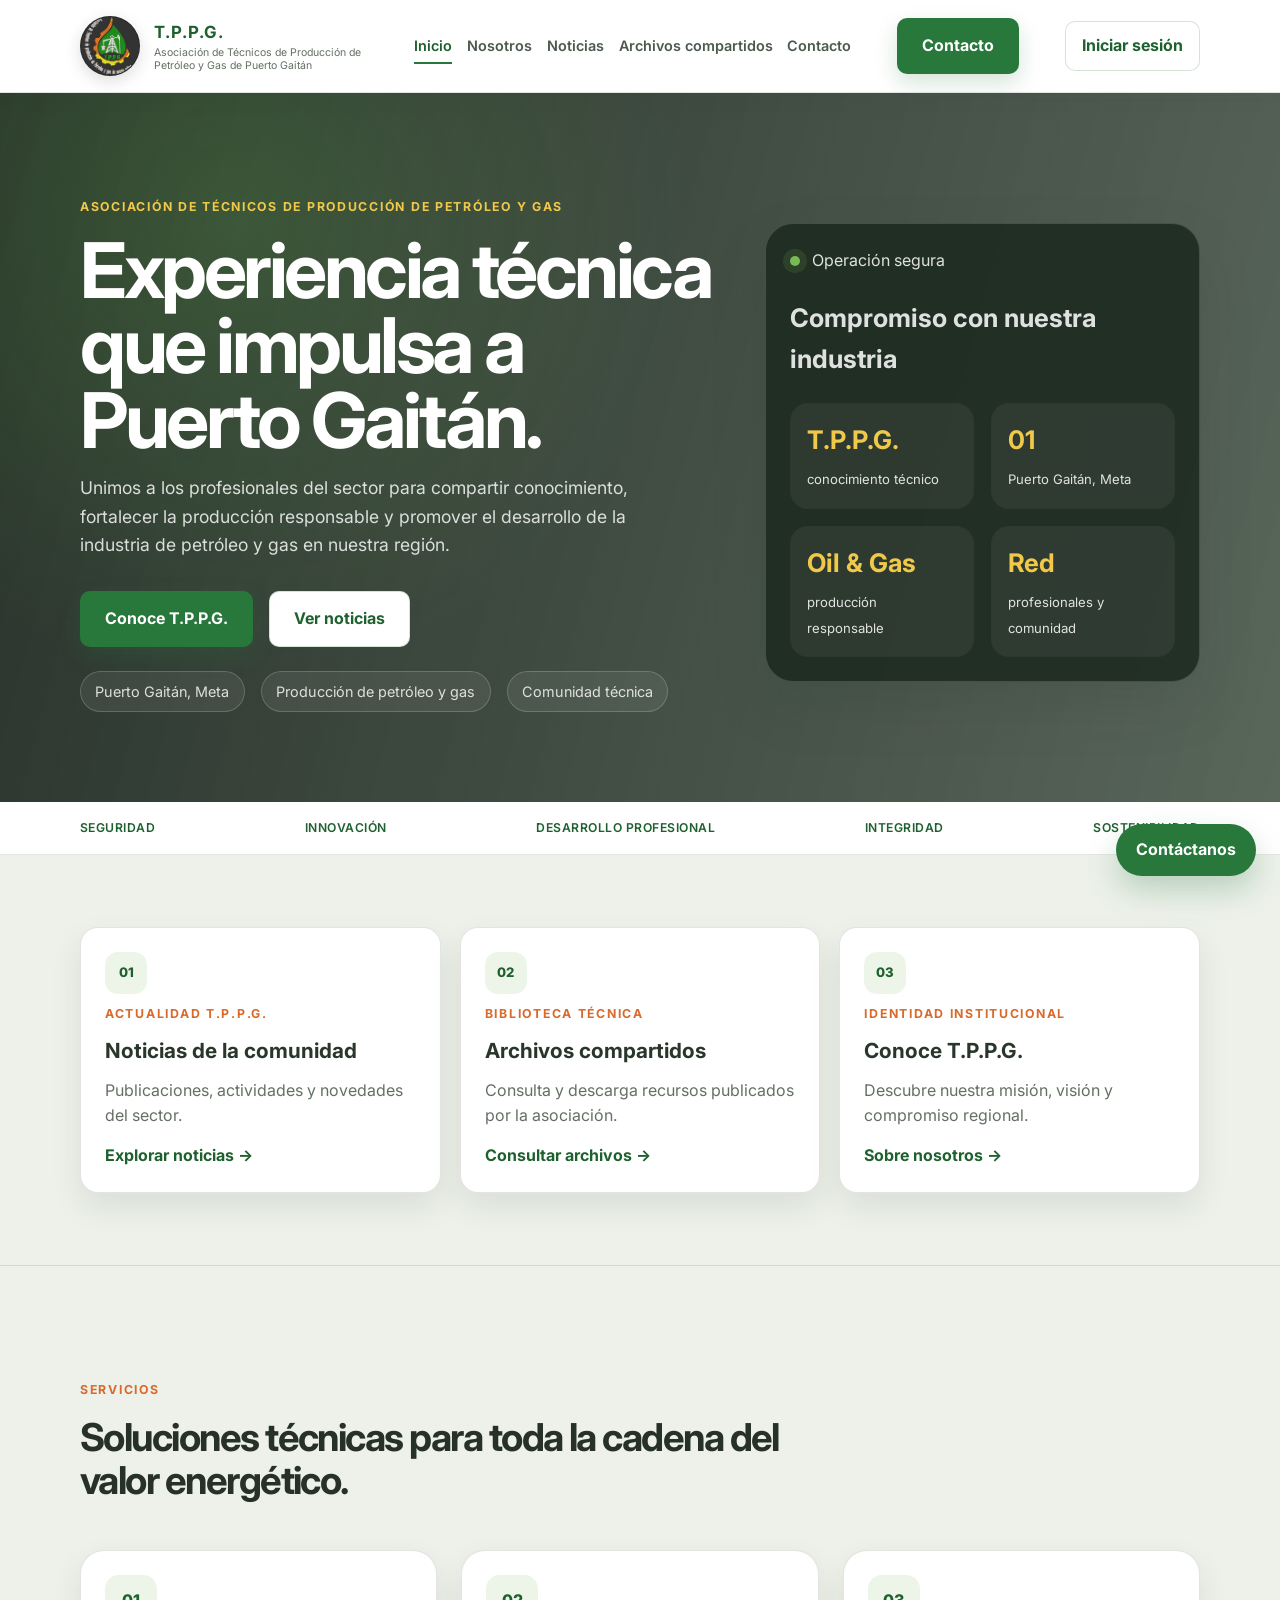
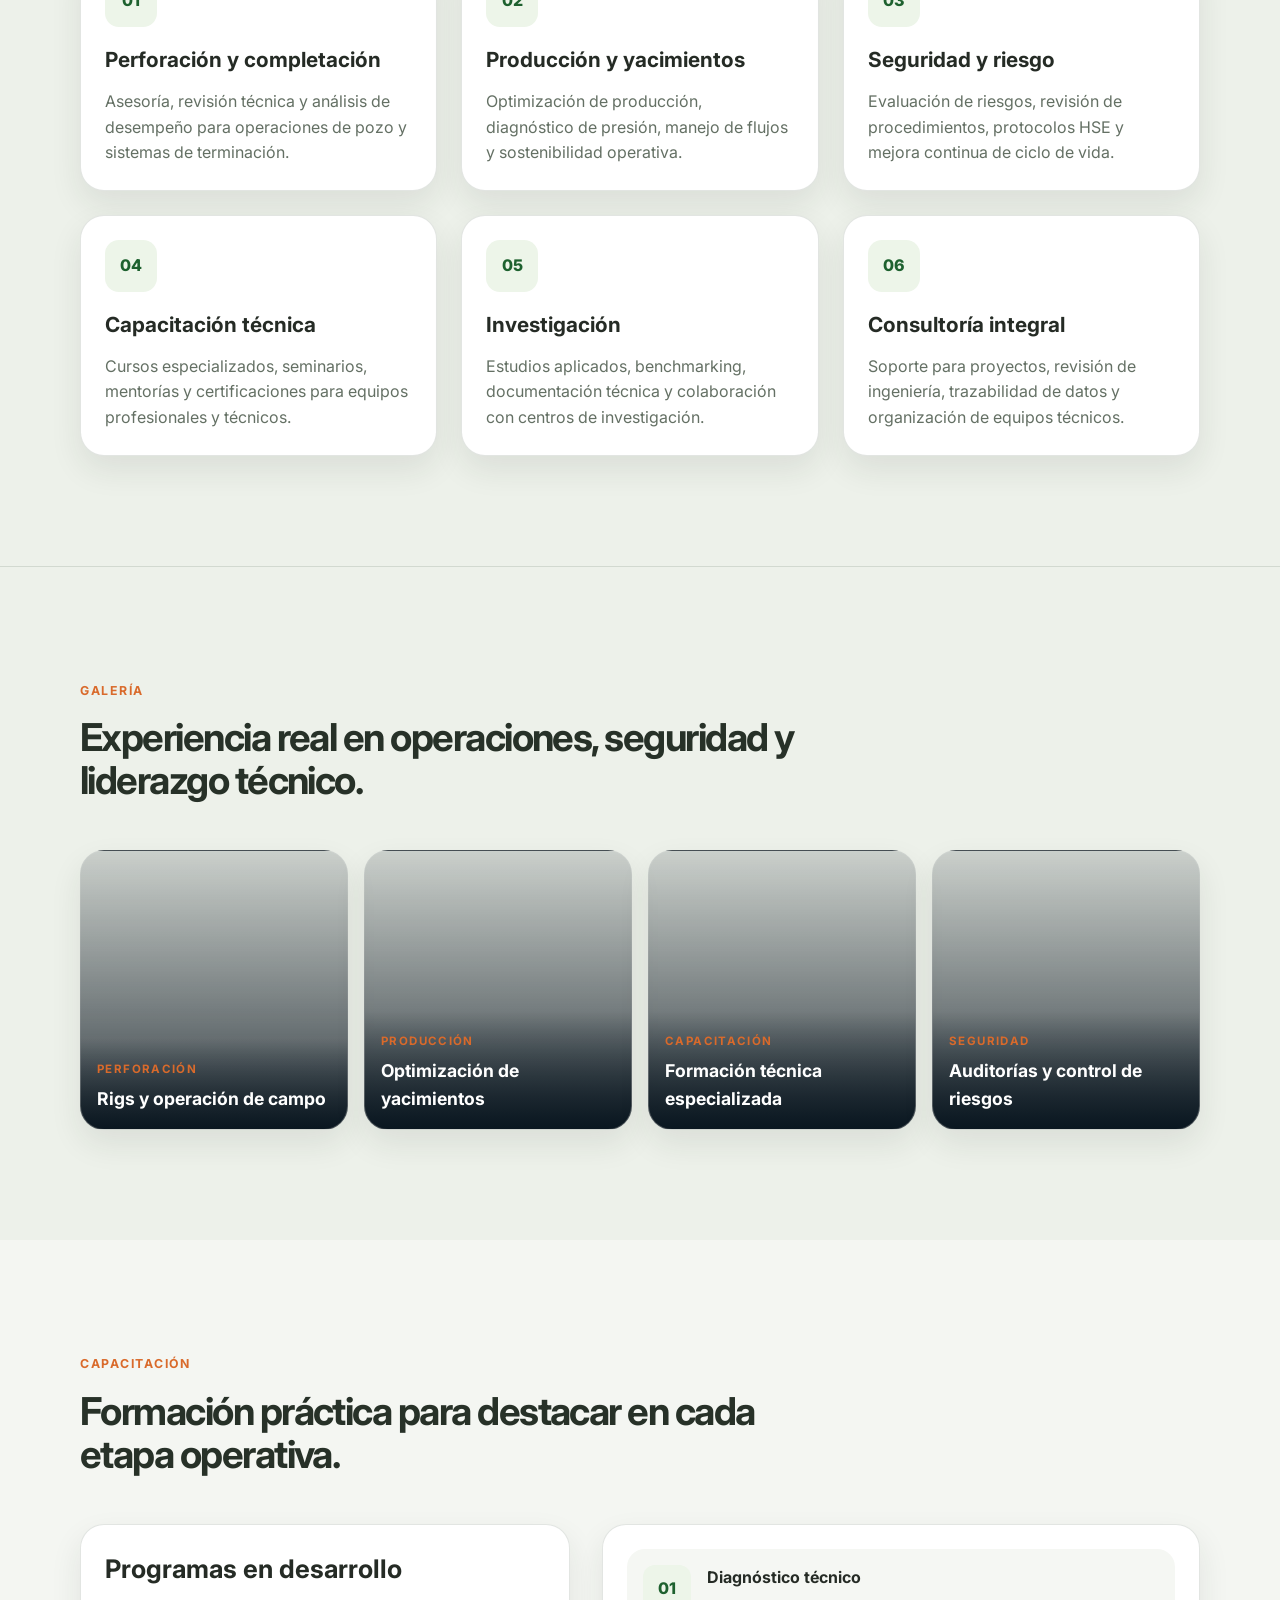
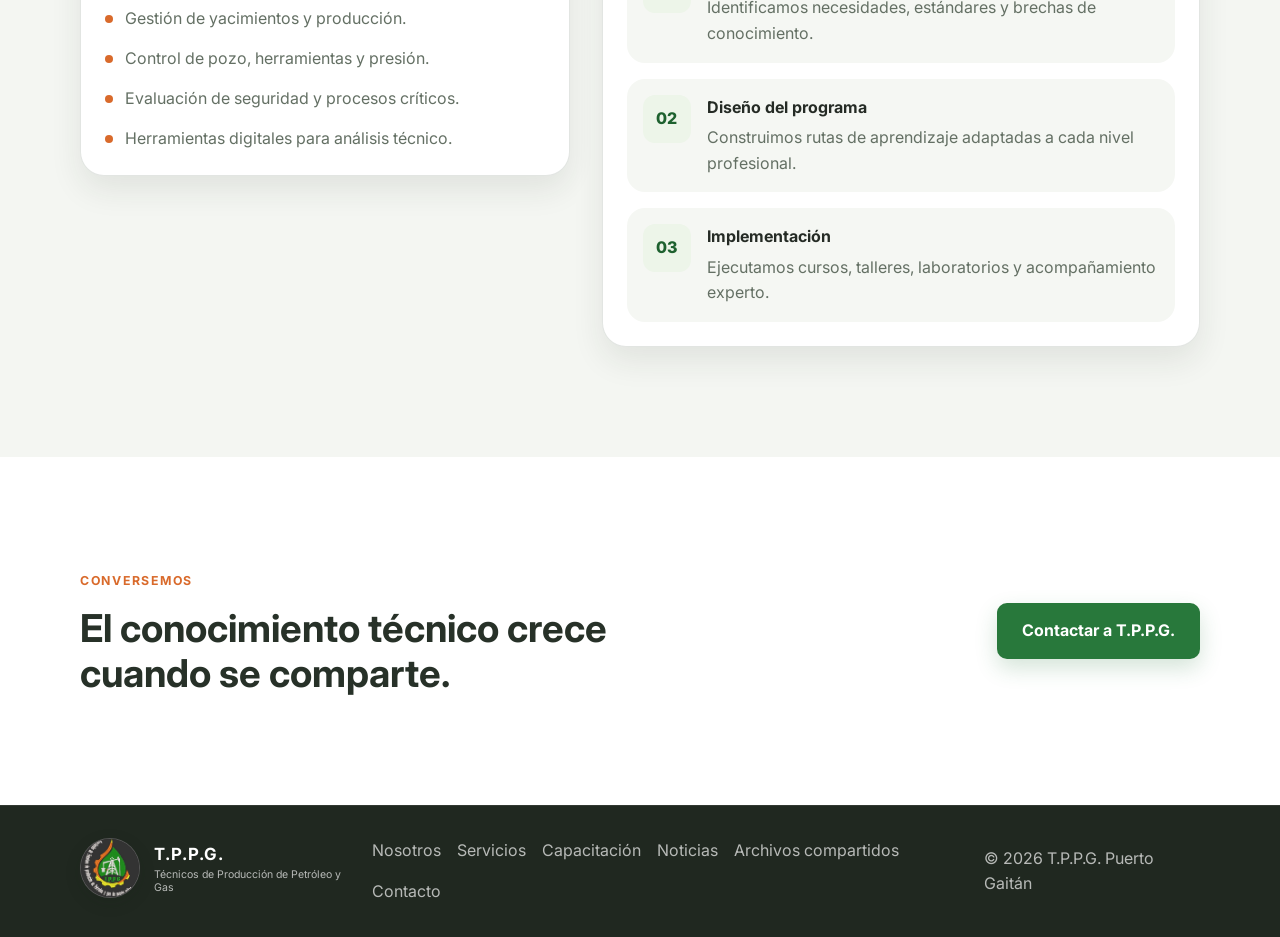
==== commit 05e04e67: "Add files via upload" ====
--- a/index.html
+++ b/index.html
@@ -5,9 +5,9 @@
     <meta name="viewport" content="width=device-width, initial-scale=1.0" />
     <meta
       name="description"
-      content="Asociación de Técnicos de Petróleo y Pozos. Expertise, innovación, seguridad y desarrollo profesional para la industria energética."
+      content="Asociación de Técnicos de Producción de Petróleo y Gas de Puerto Gaitán (T.P.P.G.)."
     />
-    <title>ATPP | Asociación de Técnicos de Petróleo y Pozos</title>
+    <title>T.P.P.G. | Asociación de Técnicos de Producción de Petróleo y Gas de Puerto Gaitán</title>
     <link rel="preconnect" href="https://fonts.googleapis.com" />
     <link rel="preconnect" href="https://fonts.gstatic.com" crossorigin />
     <link
@@ -19,11 +19,11 @@
   <body>
     <header class="site-header">
       <div class="container nav-wrap">
-        <a href="#inicio" class="brand" aria-label="Inicio">
-          <span class="brand-mark">AT</span>
+        <a href="index.html" class="brand" aria-label="Inicio">
+          <img class="brand-logo" src="logo-tppg.jpg" alt="Logo oficial de T.P.P.G." />
           <span>
-            <strong>ATPP</strong>
-            <small>Asociación de Técnicos</small>
+            <strong>T.P.P.G.</strong>
+            <small>Asociación de Técnicos de Producción de Petróleo y Gas de Puerto Gaitán</small>
           </span>
         </a>
 
@@ -34,15 +34,15 @@
         </button>
 
         <nav class="main-nav" aria-label="Navegación principal">
-          <a href="#inicio">Inicio</a>
-          <a href="#nosotros">Nosotros</a>
-          <a href="#servicios">Servicios</a>
-          <a href="#capacitacion">Capacitación</a>
-          <a href="#miembros">Miembros</a>
-          <a href="#contacto">Contacto</a>
+          <a href="index.html" aria-current="page">Inicio</a>
+          <a href="nosotros.html">Nosotros</a>
+          <a href="noticias.html">Noticias</a>
+          <a href="archivos.html">Archivos compartidos</a>
+          <a href="contacto.html">Contacto</a>
         </nav>
 
-        <a href="#contacto" class="button button-primary header-cta">Únete</a>
+        <a href="contacto.html" class="button button-primary header-cta">Contacto</a>
+        <button class="button button-secondary auth-button" id="auth-action" type="button">Iniciar sesión</button>
       </div>
     </header>
 
@@ -51,21 +51,21 @@
         <div class="hero-overlay"></div>
         <div class="container hero-content">
           <div class="hero-copy reveal">
-            <p class="eyebrow">Conectando conocimiento técnico y experiencia real</p>
-            <h1>Impulsamos la excelencia en petróleo, pozos y energía.</h1>
+            <p class="eyebrow">Asociación de Técnicos de Producción de Petróleo y Gas</p>
+            <h1>Experiencia técnica que impulsa a Puerto Gaitán.</h1>
             <p class="lead">
-              La Asociación de Técnicos de Petróleo y Pozos reúne profesionales,
-              líderes y especialistas para promover seguridad, innovación,
-              sostenibilidad y desarrollo técnico en la industria petrolera.
+              Unimos a los profesionales del sector para compartir conocimiento,
+              fortalecer la producción responsable y promover el desarrollo de
+              la industria de petróleo y gas en nuestra región.
             </p>
             <div class="hero-actions">
-              <a href="#nosotros" class="button button-primary">Conocer más</a>
-              <a href="#servicios" class="button button-secondary">Nuestros servicios</a>
+              <a href="nosotros.html" class="button button-primary">Conoce T.P.P.G.</a>
+              <a href="noticias.html" class="button button-secondary">Ver noticias</a>
             </div>
             <ul class="hero-badges">
-              <li>+1,500 miembros</li>
-              <li>Certificación profesional</li>
-              <li>+20 años de historia</li>
+              <li>Puerto Gaitán, Meta</li>
+              <li>Producción de petróleo y gas</li>
+              <li>Comunidad técnica</li>
             </ul>
           </div>
 
@@ -75,23 +75,23 @@
                 <span class="status-dot"></span>
                 <span>Operación segura</span>
               </div>
-              <h3>Indicadores de desempeño</h3>
+              <h3>Compromiso con nuestra industria</h3>
               <div class="metric-grid">
                 <div>
-                  <strong>98.7%</strong>
-                  <span>cumplimiento de estándares</span>
-                </div>
-                <div>
-                  <strong>340+</strong>
-                  <span>eventos formativos</span>
-                </div>
-                <div>
-                  <strong>64</strong>
-                  <span>empresas asociadas</span>
-                </div>
-                <div>
-                  <strong>12</strong>
-                  <span>regiones activas</span>
+                  <strong>T.P.P.G.</strong>
+                  <span>conocimiento técnico</span>
+                </div>
+                <div>
+                  <strong>01</strong>
+                  <span>Puerto Gaitán, Meta</span>
+                </div>
+                <div>
+                  <strong>Oil &amp; Gas</strong>
+                  <span>producción responsable</span>
+                </div>
+                <div>
+                  <strong>Red</strong>
+                  <span>profesionales y comunidad</span>
                 </div>
               </div>
             </div>
@@ -109,48 +109,29 @@
         </div>
       </section>
 
-      <section class="section" id="nosotros">
-        <div class="container">
-          <div class="section-heading reveal">
-            <p class="eyebrow accent">Quiénes somos</p>
-            <h2>Una organización comprometida con la industria energética y su talento.</h2>
-          </div>
-
-          <div class="about-grid">
-            <div class="about-copy reveal">
-              <p>
-                Somos una asociación técnica especializada en petróleo, perforación,
-                producción y yacimientos, creada para fortalecer a los profesionales
-                del sector mediante capacitación, investigación, intercambio de
-                experiencia y defensa de buenas prácticas operativas.
-              </p>
-              <p>
-                En ATPP promovemos la actualización constante, la credibilidad técnica
-                y la colaboración entre empresas, organismos y especialistas para
-                construir un ecosistema más seguro, eficiente y responsable.
-              </p>
-
-              <div class="values">
-                <div>
-                  <strong>Misión</strong>
-                  <p>Fortalecer el desempeño técnico y profesional de la industria petrolera.</p>
-                </div>
-                <div>
-                  <strong>Visión</strong>
-                  <p>Ser referente regional en innovación, seguridad y desarrollo de talento.</p>
-                </div>
-              </div>
-            </div>
-
-            <div class="about-visual reveal">
-              <div class="image-card">
-                <div class="image-panel">
-                  <div class="info-tag top">RIG • OPERACIONES</div>
-                  <div class="info-tag bottom">ESTÁNDAR GLOBAL</div>
-                </div>
-              </div>
-            </div>
-          </div>
+      <section class="section home-links-section">
+        <div class="container home-links-grid">
+          <a class="home-link-card reveal" href="noticias.html">
+            <span class="home-link-icon">01</span>
+            <span class="eyebrow accent">Actualidad T.P.P.G.</span>
+            <strong>Noticias de la comunidad</strong>
+            <span>Publicaciones, actividades y novedades del sector.</span>
+            <span class="home-link-cta">Explorar noticias →</span>
+          </a>
+          <a class="home-link-card reveal" href="archivos.html">
+            <span class="home-link-icon">02</span>
+            <span class="eyebrow accent">Biblioteca técnica</span>
+            <strong>Archivos compartidos</strong>
+            <span>Consulta y descarga recursos publicados por la asociación.</span>
+            <span class="home-link-cta">Consultar archivos →</span>
+          </a>
+          <a class="home-link-card reveal" href="nosotros.html">
+            <span class="home-link-icon">03</span>
+            <span class="eyebrow accent">Identidad institucional</span>
+            <strong>Conoce T.P.P.G.</strong>
+            <span>Descubre nuestra misión, visión y compromiso regional.</span>
+            <span class="home-link-cta">Sobre nosotros →</span>
+          </a>
         </div>
       </section>
 
@@ -236,56 +217,6 @@
                 <h3>Auditorías y control de riesgos</h3>
               </div>
             </article>
-          </div>
-        </div>
-      </section>
-
-      <section class="section news-section alt-bg" id="noticias">
-        <div class="container">
-          <div class="section-heading reveal">
-            <p class="eyebrow accent">Noticias</p>
-            <h2>Actualidad técnica y oportunidades clave para la industria petrolera.</h2>
-          </div>
-
-          <div class="news-slider reveal">
-            <button class="slider-btn prev" type="button" aria-label="Noticia anterior">‹</button>
-
-            <div class="slides">
-              <article class="slide-card active" style="--bg: url('https://images.unsplash.com/photo-1532601224476-15c79f2f7a51?auto=format&fit=crop&w=1200&q=80');">
-                <div class="slide-content">
-                  <span class="tag">Seminario</span>
-                  <h3>Nuevo taller de integridad mecánica para pozos de alta presión</h3>
-                  <p>Especialistas de ATPP compartirán protocolos, mejores prácticas y herramientas digitales para prevenir fallas en operaciones críticas.</p>
-                  <a href="#contacto">Inscribirme</a>
-                </div>
-              </article>
-
-              <article class="slide-card" style="--bg: url('https://images.unsplash.com/photo-1504307651254-35680f356dfd?auto=format&fit=crop&w=1200&q=80');">
-                <div class="slide-content">
-                  <span class="tag">Reporte</span>
-                  <h3>La eficiencia de producción sigue creciendo con inteligencia artificial aplicada</h3>
-                  <p>Analizamos cómo la automatización y el análisis predictivo revolucionan la gestión de yacimientos y la optimización operativa.</p>
-                  <a href="#contacto">Más información</a>
-                </div>
-              </article>
-
-              <article class="slide-card" style="--bg: url('https://images.unsplash.com/photo-1552664730-d307ca884978?auto=format&fit=crop&w=1200&q=80');">
-                <div class="slide-content">
-                  <span class="tag">Evento</span>
-                  <h3>Foro regional de seguridad, sostenibilidad y talento técnico</h3>
-                  <p>Conferencias, paneles y networking para líderes, ingenieros y profesionales del sector energético latinoamericano.</p>
-                  <a href="#contacto">Participar</a>
-                </div>
-              </article>
-            </div>
-
-            <button class="slider-btn next" type="button" aria-label="Siguiente noticia">›</button>
-          </div>
-
-          <div class="slider-dots" aria-label="Navegación del slider">
-            <button class="slider-dot active" type="button" aria-label="Ir a la noticia 1"></button>
-            <button class="slider-dot" type="button" aria-label="Ir a la noticia 2"></button>
-            <button class="slider-dot" type="button" aria-label="Ir a la noticia 3"></button>
           </div>
         </div>
       </section>
@@ -335,105 +266,13 @@
         </div>
       </section>
 
-      <section class="section stats-section">
-        <div class="container stats-grid">
-          <div class="stat reveal">
-            <strong>1.5K+</strong>
-            <span>Profesionales afiliados</span>
-          </div>
-          <div class="stat reveal">
-            <strong>35%</strong>
-            <span>Incremento en certificaciones</span>
-          </div>
-          <div class="stat reveal">
-            <strong>92%</strong>
-            <span>Satisfacción de eventos</span>
-          </div>
-          <div class="stat reveal">
-            <strong>24/7</strong>
-            <span>Red de apoyo técnico</span>
-          </div>
-        </div>
-      </section>
-
-      <section class="section alt-bg" id="miembros">
-        <div class="container">
-          <div class="section-heading reveal">
-            <p class="eyebrow accent">Miembros</p>
-            <h2>Una comunidad de técnicos, especialistas e ingenieros en movimiento.</h2>
-          </div>
-
-          <div class="members-grid">
-            <article class="member reveal">
-              <div class="avatar cyan">LM</div>
-              <h3>Laura Mendez</h3>
-              <span>Ingeniera de Pozo</span>
-              <p>Especialista en integridad y optimización de perforación.</p>
-            </article>
-
-            <article class="member reveal">
-              <div class="avatar gold">RC</div>
-              <h3>Rafael Castro</h3>
-              <span>Supervisor de Producción</span>
-              <p>Enfocado en mejorar eficiencia y rendimiento de yacimientos.</p>
-            </article>
-
-            <article class="member reveal">
-              <div class="avatar blue">SA</div>
-              <h3>Sofía Álvarez</h3>
-              <span>Analista HSE</span>
-              <p>Desarrolla protocolos de riesgo y seguridad operativa.</p>
-            </article>
-          </div>
-        </div>
-      </section>
-
-      <section class="section" id="contacto">
-        <div class="container cta-wrap">
-          <div class="cta-copy reveal">
-            <p class="eyebrow accent">Únete a la asociación</p>
-            <h2>Construyamos juntos una industria más segura y más competitiva.</h2>
-          </div>
-
-          <form class="contact-form reveal" id="contact-form">
-            <div class="field-row">
-              <label>
-                <span>Nombre</span>
-                <input type="text" name="name" placeholder="Tu nombre" required />
-              </label>
-              <label>
-                <span>Correo</span>
-                <input type="email" name="email" placeholder="correo@ejemplo.com" required />
-              </label>
-            </div>
-
-            <div class="field-row">
-              <label>
-                <span>Celular</span>
-                <input type="tel" name="phone" placeholder="+51 987 654 321" required />
-              </label>
-              <label>
-                <span>Área de interés</span>
-                <select name="area">
-                  <option>Perforación</option>
-                  <option>Producción</option>
-                  <option>Seguridad</option>
-                  <option>Capacitación</option>
-                  <option>Asociación</option>
-                </select>
-              </label>
-            </div>
-
-            <label>
-              <span>Mensaje</span>
-              <textarea name="message" rows="4" placeholder="Cuéntanos tu interés..." required></textarea>
-            </label>
-
-            <div class="contact-actions">
-              <button type="submit" class="button button-primary">Enviar solicitud</button>
-              <a href="https://wa.me/51987654321?text=Hola%20ATPP%2C%20quiero%20informaci%C3%B3n%20sobre%20la%20asociaci%C3%B3n%20de%20t%C3%A9cnicos%20de%20petr%C3%B3leo%20y%20pozos." class="button button-secondary" target="_blank" rel="noreferrer">WhatsApp</a>
-            </div>
-          </form>
+      <section class="section home-contact-strip">
+        <div class="container home-contact-inner">
+          <div>
+            <p class="eyebrow accent">Conversemos</p>
+            <h2>El conocimiento técnico crece cuando se comparte.</h2>
+          </div>
+          <a class="button button-primary" href="contacto.html">Contactar a T.P.P.G.</a>
         </div>
       </section>
     </main>
@@ -441,36 +280,62 @@
     <footer class="site-footer">
       <div class="container footer-wrap">
         <div>
-          <a href="#inicio" class="brand footer-brand">
-            <span class="brand-mark">AT</span>
+          <a href="index.html" class="brand footer-brand">
+            <img class="brand-logo" src="logo-tppg.jpg" alt="" />
             <span>
-              <strong>ATPP</strong>
-              <small>Asociación de Técnicos</small>
+              <strong>T.P.P.G.</strong>
+              <small>Técnicos de Producción de Petróleo y Gas</small>
             </span>
           </a>
         </div>
 
         <div class="footer-links">
-          <a href="#nosotros">Nosotros</a>
+          <a href="nosotros.html">Nosotros</a>
           <a href="#servicios">Servicios</a>
           <a href="#capacitacion">Capacitación</a>
-          <a href="#contacto">Contacto</a>
-        </div>
-
-        <p>© <span id="year"></span> ATPP. Todos los derechos reservados.</p>
+          <a href="noticias.html">Noticias</a>
+          <a href="archivos.html">Archivos compartidos</a>
+          <a href="contacto.html">Contacto</a>
+        </div>
+
+        <p>© <span id="year"></span> T.P.P.G. Puerto Gaitán</p>
       </div>
     </footer>
 
     <a
       class="whatsapp-float"
-      href="https://wa.me/51987654321?text=Hola%20ATPP%2C%20quiero%20informaci%C3%B3n%20sobre%20la%20asociaci%C3%B3n%20de%20t%C3%A9cnicos%20de%20petr%C3%B3leo%20y%20pozos."
+      href="contacto.html"
       target="_blank"
       rel="noreferrer"
-      aria-label="Contactar por WhatsApp"
+      aria-label="Ir a contacto"
     >
-      WhatsApp
+      Contáctanos
     </a>
 
+    <dialog class="app-dialog" id="login-dialog" aria-labelledby="login-title">
+      <div class="dialog-heading">
+        <div>
+          <p class="eyebrow accent">Administración T.P.P.G.</p>
+          <h2 id="login-title">Iniciar sesión</h2>
+        </div>
+        <button class="dialog-close" type="button" data-close-dialog aria-label="Cerrar">×</button>
+      </div>
+      <p class="demo-warning">Acceso temporal de demostración. Las credenciales y los datos guardados en este navegador no son seguros para producción.</p>
+      <form class="module-form" id="login-form">
+        <label>
+          <span>Usuario</span>
+          <input type="text" name="username" autocomplete="username" required />
+        </label>
+        <label>
+          <span>Contraseña</span>
+          <input type="password" name="password" autocomplete="current-password" required />
+        </label>
+        <p class="form-message" id="login-message" role="alert"></p>
+        <button class="button button-primary" type="submit">Entrar como administrador</button>
+      </form>
+    </dialog>
+
+    <div class="toast-region" id="toast-region" aria-live="polite" aria-atomic="true"></div>
     <script src="script.js"></script>
   </body>
 </html>
--- a/styles.css
+++ b/styles.css
@@ -1,21 +1,21 @@
 :root {
-  --bg: #071827;
-  --bg-soft: #0e1f2d;
-  --bg-strong: #081d2c;
-  --panel: rgba(12, 22, 35, 0.88);
-  --panel-strong: #122b40;
-  --card: #102838;
-  --card-alt: #0a1d2a;
-  --primary: #1bc0d8;
-  --primary-strong: #0ca7c6;
-  --secondary: #f3bf5d;
-  --secondary-deep: #d89d2d;
-  --accent: #8adfff;
-  --text: #edf7ff;
-  --muted: #bdd4df;
-  --line: rgba(255, 255, 255, 0.08);
-  --shadow: 0 24px 55px rgba(0, 0, 0, 0.28);
-  --shadow-soft: 0 18px 38px rgba(15, 42, 69, 0.24);
+  --bg: #f4f6f2;
+  --bg-soft: #ffffff;
+  --bg-strong: #20251f;
+  --panel: #ffffff;
+  --panel-strong: #e9f1e7;
+  --card: #ffffff;
+  --card-alt: #f1f5ef;
+  --primary: #28783b;
+  --primary-strong: #1e612f;
+  --secondary: #d96a2b;
+  --secondary-deep: #bd5421;
+  --accent: #e0b532;
+  --text: #252b25;
+  --muted: #647064;
+  --line: rgba(32, 54, 35, 0.13);
+  --shadow: 0 24px 55px rgba(28, 48, 30, 0.13);
+  --shadow-soft: 0 14px 32px rgba(28, 48, 30, 0.09);
 }
 
 * {
@@ -30,7 +30,7 @@
 
 body {
   font-family: "Inter", sans-serif;
-  background: linear-gradient(180deg, #061722 0%, #081d2c 100%);
+  background: var(--bg);
   color: var(--text);
   line-height: 1.6;
 }
@@ -174,7 +174,7 @@
 .button-primary {
   background: linear-gradient(135deg, var(--primary), var(--secondary));
   color: #051f30;
-  box-shadow: 0 15px 30px rgba(32, 183, 216, 0.28);
+  box-shadow: 0 15px 30px rgba(40, 120, 59, 0.22);
 }
 
 .button-secondary {
@@ -232,6 +232,8 @@
   line-height: 0.98;
   letter-spacing: -0.06em;
   margin-bottom: 1rem;
+  color:white
+
 }
 
 .lead {
@@ -598,7 +600,7 @@
   place-items: center;
   font-weight: 800;
   margin-bottom: 1rem;
-  background: linear-gradient(135deg, rgba(32, 183, 216, 0.18), rgba(246, 191, 90, 0.18));
+  background: linear-gradient(135deg, rgba(40, 120, 59, 0.14), rgba(224, 181, 50, 0.16));
   color: var(--secondary);
 }
 
@@ -674,7 +676,7 @@
   width: 48px;
   height: 48px;
   border-radius: 12px;
-  background: linear-gradient(135deg, rgba(32, 183, 216, 0.2), rgba(246, 191, 90, 0.2));
+  background: linear-gradient(135deg, rgba(40, 120, 59, 0.14), rgba(224, 181, 50, 0.16));
   color: var(--secondary);
   font-weight: 800;
 }
@@ -741,15 +743,15 @@
 }
 
 .avatar.cyan {
-  background: linear-gradient(135deg, #74ebd5, #acb6e5);
+  background: linear-gradient(135deg, #8fbd7e, #dce8d7);
 }
 
 .avatar.gold {
-  background: linear-gradient(135deg, #f6d365, #fda085);
+  background: linear-gradient(135deg, #e0b532, #f1dfaa);
 }
 
 .avatar.blue {
-  background: linear-gradient(135deg, #7cc7ff, #5d81ff);
+  background: linear-gradient(135deg, #d96a2b, #e9b18f);
 }
 
 .member h3 {
@@ -904,6 +906,16 @@
     grid-template-columns: repeat(2, minmax(0, 1fr));
   }
 
+  .news-slider {
+    grid-template-columns: 1fr;
+  }
+
+  .slider-btn {
+    display: none;
+  }
+}
+
+@media (max-width: 1180px) {
   .nav-toggle {
     display: block;
   }
@@ -929,14 +941,6 @@
   .header-cta {
     display: none;
   }
-
-  .news-slider {
-    grid-template-columns: 1fr;
-  }
-
-  .slider-btn {
-    display: none;
-  }
 }
 
 @media (max-width: 640px) {
@@ -973,3 +977,1794 @@
     min-width: 140px;
   }
 }
+
+.auth-button {
+  flex-shrink: 0;
+  padding: 0.72rem 1rem;
+  white-space: nowrap;
+}
+
+.community-heading {
+  display: flex;
+  align-items: end;
+  justify-content: space-between;
+  gap: 1.25rem;
+  margin: 3.5rem 0 1.5rem;
+}
+
+.community-heading h3 {
+  font-size: clamp(1.5rem, 3vw, 2rem);
+  letter-spacing: -0.035em;
+}
+
+.community-heading .eyebrow {
+  margin-bottom: 0.45rem;
+}
+
+.news-feed {
+  display: grid;
+  grid-template-columns: repeat(2, minmax(0, 1fr));
+  gap: 1.25rem;
+}
+
+.news-card,
+.file-card {
+  min-width: 0;
+  overflow: hidden;
+  border: 1px solid var(--line);
+  border-radius: 22px;
+  background: rgba(255, 255, 255, 0.025);
+  box-shadow: var(--shadow-soft);
+}
+
+.news-card-image {
+  width: 100%;
+  max-height: 340px;
+  object-fit: cover;
+  background: var(--card-alt);
+}
+
+.news-card-content {
+  padding: 1.35rem;
+}
+
+.news-card h4 {
+  font-size: 1.28rem;
+  line-height: 1.25;
+  margin: 0.55rem 0;
+  overflow-wrap: anywhere;
+}
+
+.news-card p,
+.muted-copy {
+  color: var(--muted);
+}
+
+.news-card-meta,
+.file-card-meta {
+  display: flex;
+  flex-wrap: wrap;
+  gap: 0.45rem 1rem;
+  color: var(--muted);
+  font-size: 0.82rem;
+}
+
+.news-card-links {
+  display: flex;
+  flex-wrap: wrap;
+  gap: 0.65rem;
+  margin-top: 1rem;
+}
+
+.news-card-links a {
+  display: inline-flex;
+  padding: 0.55rem 0.8rem;
+  border: 1px solid rgba(40, 120, 59, 0.2);
+  border-radius: 999px;
+  color: var(--accent);
+  font-size: 0.88rem;
+  overflow-wrap: anywhere;
+}
+
+.social-preview {
+  display: block;
+  margin-top: 0.8rem;
+  padding: 0.8rem 1rem;
+  border-left: 3px solid var(--primary);
+  border-radius: 0 12px 12px 0;
+  background: rgba(40, 120, 59, 0.07);
+  color: var(--muted);
+  overflow-wrap: anywhere;
+}
+
+.news-card-actions,
+.file-card-actions {
+  display: flex;
+  flex-wrap: wrap;
+  gap: 0.6rem;
+  margin-top: 1rem;
+}
+
+.small-button {
+  cursor: pointer;
+  border: 1px solid var(--line);
+  border-radius: 999px;
+  padding: 0.48rem 0.8rem;
+  background: rgba(255, 255, 255, 0.04);
+  color: var(--text);
+}
+
+.small-button.danger {
+  color: #ffb6a9;
+}
+
+.files-heading {
+  margin-top: -1rem;
+  align-items: center;
+}
+
+.files-list {
+  display: grid;
+  gap: 0.85rem;
+}
+
+.file-card {
+  display: flex;
+  align-items: center;
+  justify-content: space-between;
+  gap: 1.25rem;
+  padding: 1.15rem 1.3rem;
+}
+
+.file-card h3 {
+  font-size: 1.05rem;
+  overflow-wrap: anywhere;
+}
+
+.file-card-info {
+  min-width: 0;
+}
+
+.file-card-info p {
+  color: var(--muted);
+  margin: 0.25rem 0 0.5rem;
+  overflow-wrap: anywhere;
+}
+
+.file-card-actions {
+  flex-shrink: 0;
+  margin-top: 0;
+}
+
+.empty-state {
+  grid-column: 1 / -1;
+  padding: 1.4rem;
+  border: 1px dashed rgba(255, 255, 255, 0.16);
+  border-radius: 18px;
+  color: var(--muted);
+  text-align: center;
+}
+
+.admin-only[hidden] {
+  display: none !important;
+}
+
+.app-dialog {
+  width: min(560px, calc(100% - 2rem));
+  max-height: min(88vh, 850px);
+  margin: auto;
+  padding: 1.5rem;
+  overflow-y: auto;
+  color: var(--text);
+  background: #0c2232;
+  border: 1px solid rgba(255, 255, 255, 0.12);
+  border-radius: 24px;
+  box-shadow: var(--shadow);
+}
+
+.app-dialog::backdrop {
+  background: rgba(2, 10, 17, 0.78);
+  backdrop-filter: blur(5px);
+}
+
+.dialog-heading {
+  display: flex;
+  align-items: flex-start;
+  justify-content: space-between;
+  gap: 1rem;
+  margin-bottom: 1.2rem;
+}
+
+.dialog-heading .eyebrow {
+  margin-bottom: 0.35rem;
+}
+
+.dialog-heading h2 {
+  font-size: 1.65rem;
+  line-height: 1.2;
+}
+
+.dialog-close {
+  width: 38px;
+  height: 38px;
+  flex-shrink: 0;
+  border: 1px solid var(--line);
+  border-radius: 50%;
+  background: transparent;
+  color: var(--text);
+  font-size: 1.5rem;
+  cursor: pointer;
+}
+
+.demo-warning {
+  margin-bottom: 1rem;
+  padding: 0.8rem 1rem;
+  border: 1px solid rgba(243, 191, 93, 0.3);
+  border-radius: 14px;
+  color: #f6d89f;
+  font-size: 0.88rem;
+}
+
+.module-form {
+  display: grid;
+  gap: 1rem;
+}
+
+.module-form label > span {
+  display: block;
+  margin-bottom: 0.45rem;
+  color: var(--muted);
+  font-size: 0.9rem;
+}
+
+.module-form input,
+.module-form select,
+.module-form textarea {
+  width: 100%;
+  padding: 0.82rem 0.9rem;
+  border: 1px solid rgba(255, 255, 255, 0.12);
+  border-radius: 12px;
+  background: rgba(4, 16, 25, 0.72);
+  color: var(--text);
+}
+
+.module-form input[type="file"] {
+  padding: 0.65rem;
+}
+
+.module-form textarea {
+  resize: vertical;
+}
+
+.module-form input:focus,
+.module-form select:focus,
+.module-form textarea:focus {
+  outline: 2px solid rgba(40, 120, 59, 0.45);
+  outline-offset: 1px;
+}
+
+.module-form button[type="submit"] {
+  justify-self: start;
+}
+
+.form-message {
+  min-height: 1.2em;
+  color: #ffb6a9;
+  font-size: 0.9rem;
+}
+
+.toast-region {
+  position: fixed;
+  right: 1rem;
+  bottom: 5.5rem;
+  z-index: 80;
+  display: grid;
+  gap: 0.6rem;
+  width: min(380px, calc(100% - 2rem));
+}
+
+.toast {
+  padding: 0.9rem 1rem;
+  border: 1px solid rgba(40, 120, 59, 0.25);
+  border-radius: 14px;
+  background: #102b3c;
+  box-shadow: var(--shadow);
+  color:white 
+}
+
+.toast.error {
+  border-color: rgba(255, 128, 109, 0.5);
+}
+
+.is-loading::before {
+  display: inline-block;
+  width: 0.85rem;
+  height: 0.85rem;
+  margin-right: 0.5rem;
+  vertical-align: -0.08em;
+  border: 2px solid currentColor;
+  border-right-color: transparent;
+  border-radius: 50%;
+  content: "";
+  animation: spin 0.7s linear infinite;
+}
+
+@keyframes spin {
+  to { transform: rotate(360deg); }
+}
+
+@media (max-width: 980px) {
+  .community-heading {
+    align-items: flex-start;
+  }
+}
+
+@media (max-width: 640px) {
+  .auth-button {
+    padding: 0.65rem 0.78rem;
+    font-size: 0.82rem;
+  }
+
+  .news-feed {
+    grid-template-columns: 1fr;
+  }
+
+  .community-heading,
+  .files-heading {
+    flex-direction: column;
+    align-items: stretch;
+  }
+
+  .file-card {
+    align-items: flex-start;
+    flex-direction: column;
+  }
+
+  .file-card-actions {
+    width: 100%;
+  }
+
+  .module-form button[type="submit"] {
+    width: 100%;
+  }
+}
+
+body {
+  animation: page-enter 0.32s ease-out both;
+}
+
+.site-header {
+  background: rgba(255, 255, 255, 0.94);
+  border-bottom-color: var(--line);
+  box-shadow: 0 5px 20px rgba(28, 48, 30, 0.05);
+}
+
+.nav-wrap {
+  min-height: 92px;
+  gap: 1rem;
+}
+
+.brand {
+  flex-shrink: 0;
+  gap: 0.85rem;
+}
+
+.brand-logo {
+  display: block;
+  width: 60px;
+  height: 60px;
+  flex: 0 0 60px;
+  border: 1px solid rgba(32, 54, 35, 0.1);
+  border-radius: 50%;
+  background: #292929;
+  object-fit: contain;
+  box-shadow: 0 5px 16px rgba(20, 32, 20, 0.15);
+}
+
+.brand strong {
+  color: var(--primary-strong);
+  font-size: 1.05rem;
+}
+
+.brand small {
+  max-width: 215px;
+  color: #647064;
+  font-size: 0.66rem;
+  line-height: 1.25;
+}
+
+.brand-mark {
+  background: var(--primary);
+  color: white;
+}
+
+.main-nav {
+  gap: clamp(0.65rem, 1.15vw, 1.15rem);
+  color: #4c594d;
+  font-size: 0.9rem;
+  font-weight: 600;
+}
+
+.main-nav a {
+  position: relative;
+  padding: 0.5rem 0;
+}
+
+.main-nav a::after {
+  position: absolute;
+  right: 0;
+  bottom: 0.1rem;
+  left: 0;
+  height: 2px;
+  background: var(--primary);
+  content: "";
+  transform: scaleX(0);
+  transform-origin: left;
+  transition: transform 0.2s ease;
+}
+
+.main-nav a:hover,
+.main-nav a:focus-visible,
+.main-nav a[aria-current="page"] {
+  color: var(--primary-strong);
+}
+
+.main-nav a:hover::after,
+.main-nav a:focus-visible::after,
+.main-nav a[aria-current="page"]::after {
+  transform: scaleX(1);
+}
+
+.nav-toggle {
+  border-color: var(--line);
+  background: white;
+}
+
+.nav-toggle span {
+  background: var(--primary-strong);
+}
+
+.button {
+  border-radius: 10px;
+  transition: transform 0.2s ease, box-shadow 0.2s ease, background-color 0.2s ease, border-color 0.2s ease;
+}
+
+.button-primary {
+  background: var(--primary);
+  color: #fff;
+  box-shadow: 0 9px 22px rgba(40, 120, 59, 0.2);
+}
+
+.button-primary:hover,
+.button-primary:focus-visible {
+  background: var(--primary-strong);
+  box-shadow: 0 11px 26px rgba(40, 120, 59, 0.26);
+}
+
+.button-secondary {
+  border-color: rgba(40, 120, 59, 0.2);
+  background: #fff;
+  color: var(--primary-strong);
+}
+
+.button-secondary:hover,
+.button-secondary:focus-visible {
+  border-color: var(--secondary);
+  color: var(--secondary-deep);
+}
+
+.hero {
+  min-height: 580px;
+  padding: 100px 0 90px;
+  background:
+    linear-gradient(105deg, rgba(20, 31, 23, 0.91), rgba(31, 48, 33, 0.73)),
+    url("https://images.unsplash.com/photo-1532601224476-15c79f2f7a51?auto=format&fit=crop&w=1600&q=80") center/cover no-repeat;
+}
+
+.hero-overlay {
+  background: radial-gradient(circle at 18% 18%, rgba(84, 146, 66, 0.3), transparent 38%);
+}
+
+.hero-copy h1 {
+  max-width: 13ch;
+  letter-spacing: -0.045em;
+}
+
+.hero .eyebrow,
+.page-hero .eyebrow {
+  color: #f0c94a;
+}
+
+.hero .lead,
+.hero-badges {
+  color: rgba(255, 255, 255, 0.82);
+}
+
+.hero-badges li {
+  border-color: rgba(255, 255, 255, 0.18);
+  background: rgba(255, 255, 255, 0.07);
+}
+
+.panel-card {
+  border-color: rgba(255, 255, 255, 0.16);
+  background: rgba(29, 42, 31, 0.88);
+}
+
+.panel-card h3,
+.panel-card .mini-header,
+.metric-grid span {
+  color: rgba(255, 255, 255, 0.86);
+}
+
+.metric-grid div {
+  border-color: rgba(255, 255, 255, 0.1);
+  background: rgba(255, 255, 255, 0.06);
+}
+
+.metric-grid strong {
+  color: #f0c94a;
+  font-size: clamp(1.15rem, 2vw, 1.6rem);
+}
+
+.status-dot {
+  background: #78ba56;
+  box-shadow: 0 0 0 7px rgba(120, 186, 86, 0.14);
+}
+
+.trust-strip {
+  border-color: var(--line);
+  background: #fff;
+}
+
+.trust-items {
+  color: var(--primary-strong);
+}
+
+.eyebrow {
+  color: var(--primary);
+}
+
+.eyebrow.accent {
+  color: var(--secondary);
+}
+
+.gallery-overlay span {
+  color: var(--secondary);
+}
+
+.gallery-overlay h3 {
+  color: #fff;
+}
+
+.section-heading h2,
+.cta-copy h2,
+.home-contact-inner h2 {
+  color: #273128;
+}
+
+.services-grid .service-card,
+.member,
+.training-card,
+.timeline,
+.values div,
+.stat,
+.contact-form {
+  border-color: var(--line);
+  background: #fff;
+  box-shadow: var(--shadow-soft);
+}
+
+.service-card .icon {
+  background: #edf5e9;
+  color: var(--primary-strong);
+}
+
+.timeline-item,
+.metric-grid div {
+  border-color: var(--line);
+}
+
+.timeline-item {
+  background: #f5f7f3;
+}
+
+.timeline-item p,
+.training-card li,
+.member p,
+.about-copy p {
+  color: var(--muted);
+}
+
+.time {
+  background: #edf5e9;
+  color: var(--primary-strong);
+}
+
+.stat strong {
+  color: var(--primary);
+}
+
+.stat span {
+  color: var(--muted);
+}
+
+.member span {
+  color: var(--secondary-deep);
+}
+
+.gallery-section,
+.alt-bg {
+  background: #edf1ea;
+  border-color: var(--line);
+}
+
+.gallery-item {
+  box-shadow: var(--shadow-soft);
+}
+
+.news-card,
+.file-card {
+  border-color: var(--line);
+  background: #fff;
+  box-shadow: var(--shadow-soft);
+  transition: transform 0.22s ease, box-shadow 0.22s ease;
+}
+
+.news-card:hover,
+.file-card:hover,
+.home-link-card:hover {
+  transform: translateY(-4px);
+  box-shadow: 0 19px 42px rgba(28, 48, 30, 0.14);
+}
+
+.news-card p,
+.file-card-info p,
+.muted-copy {
+  color: var(--muted);
+}
+
+.news-card-meta,
+.file-card-meta {
+  color: #6a7569;
+}
+
+.news-card-links a {
+  border-color: rgba(40, 120, 59, 0.2);
+  color: var(--primary-strong);
+}
+
+.social-preview {
+  border-left-color: var(--secondary);
+  background: #f6f1e9;
+  color: #495449;
+}
+
+.tag {
+  background: #f3f5ef;
+  border-color: var(--line);
+  color: var(--secondary-deep);
+}
+
+.small-button {
+  border-color: var(--line);
+  background: #f5f7f3;
+  color: var(--primary-strong);
+}
+
+.small-button.danger {
+  color: #a1432e;
+}
+
+.files-list .button-secondary {
+  border-color: rgba(40, 120, 59, 0.24);
+  background: #f1f6ef;
+}
+
+.contact-form span,
+.module-form label > span {
+  color: #536153;
+}
+
+.contact-form input,
+.contact-form select,
+.contact-form textarea,
+.module-form input,
+.module-form select,
+.module-form textarea {
+  border-color: rgba(32, 54, 35, 0.18);
+  background: #fff;
+  color: #252b25;
+}
+
+.contact-form input::placeholder,
+.contact-form textarea::placeholder {
+  color: #8a9489;
+}
+
+.site-footer {
+  background: #202820;
+  border-top-color: rgba(255, 255, 255, 0.08);
+  color: #fff;
+}
+
+.site-footer .brand strong {
+  color: #fff;
+}
+
+.site-footer .brand small,
+.footer-links,
+.footer-wrap > p {
+  color: rgba(255, 255, 255, 0.68);
+}
+
+.site-footer .brand-logo {
+  border-color: rgba(255, 255, 255, 0.2);
+}
+
+.footer-links a:hover {
+  color: #a6d192;
+}
+
+.whatsapp-float {
+  min-width: 140px;
+  background: var(--primary);
+  box-shadow: 0 14px 30px rgba(40, 120, 59, 0.26);
+}
+
+.app-dialog {
+  background: #fff;
+  border-color: var(--line);
+  color: var(--text);
+}
+
+.app-dialog .dialog-heading h2 {
+  color: #263126;
+}
+
+.app-dialog .demo-warning {
+  border-color: rgba(217, 106, 43, 0.28);
+  background: #fff8f1;
+  color: #784326;
+}
+
+.dialog-close {
+  color: #334033;
+}
+
+.page-hero {
+  position: relative;
+  isolation: isolate;
+  min-height: 310px;
+  display: flex;
+  align-items: center;
+  overflow: hidden;
+  background:
+    linear-gradient(100deg, rgba(25, 38, 27, 0.94), rgba(40, 76, 43, 0.83)),
+    url("https://images.unsplash.com/photo-1532601224476-15c79f2f7a51?auto=format&fit=crop&w=1600&q=80") center 48%/cover no-repeat;
+}
+
+.page-hero::after {
+  position: absolute;
+  z-index: -1;
+  right: -4rem;
+  bottom: -7rem;
+  width: 24rem;
+  height: 24rem;
+  border: 1px solid rgba(255, 255, 255, 0.13);
+  border-radius: 50%;
+  content: "";
+}
+
+.page-hero-content {
+  padding-top: 3.5rem;
+  padding-bottom: 3.5rem;
+  color: #fff;
+}
+
+.page-hero h1 {
+  max-width: 15ch;
+  margin-bottom: 0.8rem;
+  font-size: clamp(2.4rem, 5vw, 4.4rem);
+  line-height: 1.03;
+  letter-spacing: -0.05em;
+}
+
+.page-hero-content > p:last-child {
+  max-width: 62ch;
+  color: rgba(255, 255, 255, 0.82);
+  font-size: 1.08rem;
+}
+
+.page-content {
+  min-height: 55vh;
+}
+
+.news-page-hero {
+  background-image:
+    linear-gradient(100deg, rgba(25, 38, 27, 0.94), rgba(40, 76, 43, 0.83)),
+    url("https://images.unsplash.com/photo-1516321318423-f06f85e504b3?auto=format&fit=crop&w=1600&q=80");
+}
+
+.files-page-hero {
+  background-image:
+    linear-gradient(100deg, rgba(25, 38, 27, 0.94), rgba(40, 76, 43, 0.83)),
+    url("https://images.unsplash.com/photo-1450101499163-c8848c66ca85?auto=format&fit=crop&w=1600&q=80");
+}
+
+.about-page-hero {
+  background-image:
+    linear-gradient(100deg, rgba(25, 38, 27, 0.94), rgba(40, 76, 43, 0.83)),
+    url("https://images.unsplash.com/photo-1504307651254-35680f356dfd?auto=format&fit=crop&w=1600&q=80");
+}
+
+.contact-page-hero {
+  background-image:
+    linear-gradient(100deg, rgba(25, 38, 27, 0.94), rgba(40, 76, 43, 0.83)),
+    url("https://images.unsplash.com/photo-1521737711867-e3b97375f902?auto=format&fit=crop&w=1600&q=80");
+}
+
+.home-links-section {
+  padding-top: 4.5rem;
+  padding-bottom: 4.5rem;
+  background: #edf1ea;
+}
+
+.home-links-grid {
+  display: grid;
+  grid-template-columns: repeat(3, minmax(0, 1fr));
+  gap: 1.2rem;
+}
+
+.home-link-card {
+  display: grid;
+  min-height: 250px;
+  align-content: start;
+  gap: 0.65rem;
+  padding: 1.5rem;
+  border: 1px solid var(--line);
+  border-radius: 18px;
+  background: #fff;
+  box-shadow: var(--shadow-soft);
+  transition: transform 0.22s ease, box-shadow 0.22s ease;
+}
+
+.home-link-card .eyebrow {
+  margin-bottom: 0;
+}
+
+.home-link-card strong {
+  color: #29362a;
+  font-size: 1.3rem;
+}
+
+.home-link-card > span:not(.eyebrow):not(.home-link-icon) {
+  color: var(--muted);
+}
+
+.home-link-icon {
+  display: grid;
+  width: 42px;
+  height: 42px;
+  place-items: center;
+  border-radius: 13px;
+  background: #edf5e9;
+  color: var(--primary-strong);
+  font-size: 0.82rem;
+  font-weight: 800;
+}
+
+.home-link-cta {
+  margin-top: 0.2rem;
+  color: var(--primary-strong) !important;
+  font-weight: 700;
+}
+
+.home-contact-strip {
+  background: #fff;
+}
+
+.home-contact-inner {
+  display: flex;
+  align-items: center;
+  justify-content: space-between;
+  gap: 2rem;
+}
+
+.home-contact-inner h2 {
+  max-width: 24ch;
+  font-size: clamp(1.7rem, 3vw, 2.5rem);
+  line-height: 1.15;
+}
+
+.about-copy h2 {
+  margin-bottom: 1rem;
+  color: #29362a;
+  font-size: clamp(1.75rem, 3vw, 2.4rem);
+  line-height: 1.15;
+}
+
+.about-logo-panel {
+  display: grid;
+  justify-items: center;
+  gap: 1rem;
+  padding: clamp(1.3rem, 4vw, 2.5rem);
+  border: 1px solid var(--line);
+  border-radius: 24px;
+  background: #fff;
+  box-shadow: var(--shadow);
+  text-align: center;
+}
+
+.about-logo-panel img {
+  width: min(100%, 360px);
+  aspect-ratio: 1;
+  border-radius: 18px;
+  object-fit: contain;
+  background: #292929;
+}
+
+.about-logo-panel p {
+  max-width: 32ch;
+  color: var(--muted);
+  font-weight: 600;
+}
+
+.home-contact-inner .hero-actions {
+  margin: 0;
+}
+
+.category-filter {
+  display: block;
+  min-width: 205px;
+  margin-top: 0.35rem;
+  padding: 0.72rem 2.1rem 0.72rem 0.85rem;
+  border: 1px solid var(--line);
+  border-radius: 10px;
+  background: white;
+  color: var(--text);
+}
+
+.filter-label {
+  color: var(--muted);
+  font-size: 0.88rem;
+  font-weight: 600;
+}
+
+.file-preview {
+  width: 112px;
+  height: 90px;
+  flex: 0 0 112px;
+  border-radius: 12px;
+  object-fit: cover;
+  background: #edf1ea;
+}
+
+.contact-note {
+  margin-top: 1.2rem;
+  color: var(--muted);
+}
+
+.contact-address {
+  display: flex;
+  align-items: center;
+  gap: 0.85rem;
+  margin-top: 1.6rem;
+  padding: 1rem;
+  border: 1px solid var(--line);
+  border-radius: 14px;
+  background: #fff;
+}
+
+.contact-marker {
+  color: var(--secondary);
+  font-size: 1.7rem;
+}
+
+.contact-address strong,
+.contact-address span {
+  display: block;
+}
+
+.contact-address span {
+  color: var(--muted);
+  font-size: 0.9rem;
+}
+
+@keyframes page-enter {
+  from { opacity: 0; }
+  to { opacity: 1; }
+}
+
+@media (max-width: 1180px) {
+  .nav-wrap {
+    flex-wrap: wrap;
+    justify-content: space-between;
+    padding: 0.65rem 0;
+  }
+
+  .main-nav {
+    color: #edf6eb;
+    background: #253128;
+    border-color: rgba(255, 255, 255, 0.12);
+  }
+
+  .main-nav a {
+    width: 100%;
+  }
+
+  .main-nav a:hover,
+  .main-nav a:focus-visible,
+  .main-nav a[aria-current="page"] {
+    color: #a9d492;
+  }
+}
+
+@media (max-width: 760px) {
+  .home-links-grid {
+    grid-template-columns: 1fr;
+  }
+
+  .home-contact-inner {
+    align-items: flex-start;
+    flex-direction: column;
+  }
+
+  .news-feed {
+    grid-template-columns: 1fr;
+  }
+}
+
+@media (max-width: 560px) {
+  .nav-wrap {
+    gap: 0.5rem;
+  }
+
+  .brand-logo {
+    width: 49px;
+    height: 49px;
+    flex-basis: 49px;
+  }
+
+  .brand small {
+    max-width: 175px;
+    font-size: 0.6rem;
+  }
+
+  .auth-button {
+    padding: 0.6rem 0.72rem;
+    font-size: 0.78rem;
+  }
+
+  .page-hero {
+    min-height: 260px;
+  }
+
+  .community-heading,
+  .files-heading {
+    align-items: stretch;
+  }
+
+  .category-filter {
+    width: 100%;
+  }
+
+  .file-preview {
+    width: 100%;
+    height: 170px;
+    flex-basis: auto;
+  }
+}
+
+@media (prefers-reduced-motion: reduce) {
+  *,
+  *::before,
+  *::after {
+    scroll-behavior: auto !important;
+    animation-duration: 0.01ms !important;
+    animation-iteration-count: 1 !important;
+    transition-duration: 0.01ms !important;
+  }
+
+  .reveal {
+    opacity: 1;
+    transform: none;
+  }
+}
+
+.news-carousel {
+  max-width: 1120px;
+  margin: 0 auto;
+}
+
+.news-feed {
+  display: grid;
+  grid-template-columns: repeat(2, minmax(0, 1fr));
+  align-items: stretch;
+  gap: 1.15rem;
+}
+
+.news-feed > .empty-state {
+  grid-column: 1 / -1;
+}
+
+.news-card[hidden] {
+  display: none;
+}
+
+.news-card {
+  display: flex;
+  min-width: 0;
+  flex-direction: column;
+  border: 1px solid rgba(32, 63, 38, 0.1);
+  border-radius: 22px;
+  background: #fff;
+  box-shadow: 0 18px 42px rgba(28, 48, 30, 0.11);
+  animation: news-slide-enter 0.38s ease-out both;
+}
+
+.news-card:hover {
+  transform: none;
+}
+
+.news-card-media {
+  position: relative;
+  width: 100%;
+  aspect-ratio: 16 / 9;
+  overflow: hidden;
+  border-radius: 21px 21px 0 0;
+  background: #e8eee5;
+}
+
+.news-card-image {
+  position: absolute;
+  inset: 0;
+  width: 100%;
+  height: 100%;
+  object-fit: cover;
+  object-position: center;
+  transition: transform 0.6s ease;
+}
+
+.news-card:hover .news-card-image {
+  transform: scale(1.035);
+}
+
+.news-card-media--empty {
+  display: grid;
+  place-items: center;
+  background:
+    radial-gradient(ellipse at 75% 20%, rgba(233, 190, 75, 0.27), transparent 34%),
+    linear-gradient(145deg, #173b2b, #28783b 57%, #8b9b58);
+}
+
+.news-card-media-fallback {
+  display: grid;
+  justify-items: center;
+  gap: 0.8rem;
+  padding: 2rem;
+  color: rgba(255, 255, 255, 0.93);
+  text-align: center;
+}
+
+.news-card-media-mark {
+  font-size: clamp(2.5rem, 6vw, 4.5rem);
+  font-weight: 900;
+  letter-spacing: -0.08em;
+}
+
+.news-card-media-caption {
+  max-width: 220px;
+  font-size: 0.95rem;
+  letter-spacing: 0.04em;
+}
+
+.news-card-content {
+  display: flex;
+  flex: 1;
+  flex-direction: column;
+  align-items: flex-start;
+  padding: clamp(1.2rem, 2.2vw, 1.65rem);
+}
+
+.news-card .tag {
+  margin-bottom: 0.45rem;
+  padding: 0.36rem 0.68rem;
+  border-radius: 999px;
+  color: #1e612f;
+  font-size: 0.68rem;
+  font-weight: 800;
+  letter-spacing: 0.08em;
+  text-transform: uppercase;
+}
+
+.news-card h4 {
+  display: -webkit-box;
+  margin: 0.15rem 0 0.65rem;
+  overflow: hidden;
+  color: #203d27;
+  font-size: clamp(1.18rem, 1.8vw, 1.55rem);
+  letter-spacing: -0.035em;
+  line-height: 1.25;
+  -webkit-box-orient: vertical;
+  -webkit-line-clamp: 2;
+}
+
+.news-card-content > p {
+  margin: 0;
+  color: #59665a;
+  font-size: 0.93rem;
+  line-height: 1.65;
+  overflow-wrap: anywhere;
+}
+
+.news-card-description {
+  display: -webkit-box;
+  overflow: hidden;
+  -webkit-box-orient: vertical;
+  -webkit-line-clamp: 4;
+}
+
+.news-card-description.is-expanded {
+  display: block;
+  overflow: visible;
+  -webkit-line-clamp: unset;
+}
+
+.news-card-read-more {
+  margin-top: 0.45rem;
+  padding: 0;
+  border: 0;
+  background: none;
+  color: #1e612f;
+  font: inherit;
+  font-size: 0.88rem;
+  font-weight: 800;
+  cursor: pointer;
+}
+
+.news-card-read-more:hover {
+  text-decoration: underline;
+}
+
+.news-card-meta {
+  margin-top: auto;
+  padding-top: 1rem;
+}
+
+.news-carousel-controls {
+  display: grid;
+  grid-template-columns: 1fr auto 1fr;
+  align-items: center;
+  gap: 1rem;
+  padding: 1.25rem 0.35rem 0;
+}
+
+.news-carousel-controls[hidden] {
+  display: none;
+}
+
+.news-carousel-position {
+  color: #647064;
+  font-size: 0.86rem;
+  font-variant-numeric: tabular-nums;
+  font-weight: 800;
+  letter-spacing: 0.12em;
+}
+
+.news-carousel-dots {
+  display: flex;
+  align-items: center;
+  justify-content: center;
+  gap: 0.5rem;
+}
+
+.news-carousel-dot {
+  width: 9px;
+  height: 9px;
+  padding: 0;
+  border: 0;
+  border-radius: 999px;
+  background: #cbd4c8;
+  cursor: pointer;
+  transition: width 0.2s ease, background 0.2s ease;
+}
+
+.news-carousel-dot.is-active {
+  width: 28px;
+  background: #28783b;
+}
+
+.news-carousel-dot:focus-visible,
+.news-carousel-arrow:focus-visible {
+  outline: 3px solid rgba(40, 120, 59, 0.35);
+  outline-offset: 3px;
+}
+
+.news-carousel-arrows {
+  display: flex;
+  justify-content: flex-end;
+  gap: 0.55rem;
+}
+
+.news-carousel-arrow {
+  display: grid;
+  width: 44px;
+  height: 44px;
+  place-items: center;
+  border: 1px solid #dfe6dc;
+  border-radius: 50%;
+  background: #fff;
+  color: #1e612f;
+  cursor: pointer;
+  transition: border-color 0.2s ease, background 0.2s ease, color 0.2s ease, transform 0.2s ease;
+}
+
+.news-carousel-arrow:hover:not(:disabled) {
+  transform: translateY(-2px);
+  border-color: #28783b;
+  background: #28783b;
+  color: #fff;
+}
+
+.news-carousel-arrow:disabled {
+  cursor: default;
+  opacity: 0.45;
+}
+
+.news-carousel-arrow svg {
+  width: 20px;
+  height: 20px;
+  fill: none;
+  stroke: currentColor;
+  stroke-linecap: round;
+  stroke-linejoin: round;
+  stroke-width: 1.8;
+}
+
+@keyframes news-slide-enter {
+  from {
+    opacity: 0;
+    transform: translateY(8px);
+  }
+  to {
+    opacity: 1;
+    transform: translateY(0);
+  }
+}
+
+@media (max-width: 760px) {
+  .news-feed {
+    grid-template-columns: 1fr;
+  }
+
+  .news-card-media {
+    aspect-ratio: 16 / 9;
+  }
+
+  .news-card-content {
+    padding: 1.25rem;
+  }
+
+  .news-carousel-controls {
+    grid-template-columns: 1fr auto;
+    row-gap: 1rem;
+  }
+
+  .news-carousel-dots {
+    grid-column: 1 / -1;
+    grid-row: 2;
+  }
+}
+
+body[data-page="noticias"] .site-header {
+  backdrop-filter: none;
+  background: #fff;
+  box-shadow: 0 2px 10px rgba(28, 48, 30, 0.045);
+}
+
+body[data-page="noticias"] .news-page-hero {
+  min-height: 286px;
+}
+
+body[data-page="noticias"] .news-page-hero::after {
+  display: none;
+}
+
+body[data-page="noticias"] .page-hero-content {
+  padding-top: 3rem;
+  padding-bottom: 3rem;
+}
+
+body[data-page="noticias"] .page-hero h1 {
+  max-width: 17ch;
+  font-size: clamp(2.25rem, 4.2vw, 3.75rem);
+  letter-spacing: -0.04em;
+}
+
+body[data-page="noticias"] .page-hero-content > p:last-child {
+  max-width: 58ch;
+  font-size: 1rem;
+}
+
+body[data-page="noticias"] .page-content {
+  min-height: 0;
+  padding: clamp(3.5rem, 6vw, 5rem) 0 clamp(4rem, 7vw, 5.5rem);
+}
+
+body[data-page="noticias"] .section-heading {
+  max-width: 680px;
+  margin-bottom: 1.6rem;
+}
+
+body[data-page="noticias"] .section-heading h2 {
+  font-size: clamp(1.85rem, 3vw, 2.55rem);
+  letter-spacing: -0.035em;
+}
+
+body[data-page="noticias"] .community-heading {
+  align-items: center;
+  margin: 2rem 0 1.2rem;
+}
+
+body[data-page="noticias"] .community-heading .muted-copy {
+  max-width: 52ch;
+  margin: 0;
+}
+
+body[data-page="noticias"] .news-carousel {
+  max-width: 1080px;
+}
+
+body[data-page="noticias"] .news-feed {
+  gap: 1rem;
+}
+
+body[data-page="noticias"] .news-card {
+  border-color: var(--line);
+  border-radius: 12px;
+  box-shadow: 0 6px 20px rgba(28, 48, 30, 0.06);
+  animation-duration: 0.24s;
+  transition: border-color 0.18s ease, box-shadow 0.18s ease;
+}
+
+body[data-page="noticias"] .news-card:hover {
+  border-color: rgba(40, 120, 59, 0.24);
+  box-shadow: 0 10px 24px rgba(28, 48, 30, 0.085);
+}
+
+body[data-page="noticias"] .news-card-media {
+  border-radius: 11px 11px 0 0;
+}
+
+body[data-page="noticias"] .news-card-image,
+body[data-page="noticias"] .news-card:hover .news-card-image {
+  transform: none;
+  transition: none;
+}
+
+body[data-page="noticias"] .news-card-media--empty {
+  background: #edf1ea;
+}
+
+body[data-page="noticias"] .news-card-media-fallback {
+  color: var(--primary-strong);
+}
+
+body[data-page="noticias"] .news-card-media-mark {
+  font-size: clamp(2rem, 4vw, 3.25rem);
+}
+
+body[data-page="noticias"] .news-card-media-caption {
+  color: var(--muted);
+  font-size: 0.84rem;
+}
+
+body[data-page="noticias"] .news-card-content {
+  padding: clamp(1rem, 2vw, 1.4rem);
+}
+
+body[data-page="noticias"] .news-card h4 {
+  font-size: clamp(1.15rem, 1.8vw, 1.45rem);
+}
+
+body[data-page="noticias"] .news-card-content > p {
+  font-size: 0.9rem;
+  line-height: 1.6;
+}
+
+body[data-page="noticias"] .news-card-read-more:focus-visible {
+  border-radius: 2px;
+  outline: 2px solid var(--primary);
+  outline-offset: 3px;
+}
+
+body[data-page="noticias"] .news-carousel-controls {
+  padding-top: 1rem;
+}
+
+body[data-page="noticias"] .news-carousel-arrow {
+  width: 40px;
+  height: 40px;
+  border-radius: 8px;
+}
+
+@media (max-width: 760px) {
+  body[data-page="noticias"] .news-page-hero {
+    min-height: 260px;
+  }
+
+  body[data-page="noticias"] .community-heading {
+    margin-top: 1.5rem;
+  }
+}
+
+body[data-page="archivos"] .site-header {
+  backdrop-filter: none;
+  background: #fff;
+  box-shadow: 0 2px 10px rgba(28, 48, 30, 0.045);
+}
+
+body[data-page="archivos"] .page-content {
+  min-height: 0;
+  padding: clamp(3.5rem, 6vw, 5rem) 0 clamp(4rem, 7vw, 5.5rem);
+}
+
+body[data-page="archivos"] .section-heading {
+  margin-bottom: 1.75rem;
+}
+
+body[data-page="archivos"] .files-toolbar {
+  display: grid;
+  grid-template-columns: minmax(220px, 1.35fr) repeat(2, minmax(165px, 0.8fr)) auto;
+  align-items: end;
+  gap: 1rem;
+  margin: 2rem 0 1.15rem;
+  padding: 1.2rem 0;
+  border-top: 1px solid var(--line);
+  border-bottom: 1px solid var(--line);
+}
+
+body[data-page="archivos"] .files-search-label,
+body[data-page="archivos"] .file-toolbar-label {
+  display: block;
+  min-width: 0;
+  color: #536153;
+  font-size: 0.83rem;
+  font-weight: 700;
+}
+
+body[data-page="archivos"] .files-search-label > span,
+body[data-page="archivos"] .file-toolbar-label > span {
+  display: block;
+  margin-bottom: 0.4rem;
+}
+
+body[data-page="archivos"] .files-search-label input,
+body[data-page="archivos"] .files-toolbar .category-filter {
+  display: block;
+  width: 100%;
+  min-width: 0;
+  min-height: 44px;
+  margin: 0;
+  padding: 0.65rem 0.8rem;
+  border: 1px solid var(--line);
+  border-radius: 8px;
+  background: #fff;
+  color: var(--text);
+  font-size: 0.9rem;
+}
+
+body[data-page="archivos"] .files-search-label input:focus,
+body[data-page="archivos"] .files-toolbar .category-filter:focus {
+  border-color: var(--primary);
+  outline: 2px solid rgba(40, 120, 59, 0.16);
+  outline-offset: 1px;
+}
+
+body[data-page="archivos"] .files-toolbar-actions {
+  display: flex;
+  min-width: max-content;
+  flex-direction: column;
+  align-items: flex-end;
+  gap: 0.45rem;
+}
+
+body[data-page="archivos"] .files-count {
+  color: var(--muted);
+  font-size: 0.8rem;
+  font-variant-numeric: tabular-nums;
+}
+
+body[data-page="archivos"] .files-list {
+  grid-template-columns: repeat(3, minmax(0, 1fr));
+  align-items: stretch;
+  gap: 1rem;
+}
+
+body[data-page="archivos"] .files-list > .empty-state {
+  grid-column: 1 / -1;
+  border-color: var(--line);
+  border-radius: 10px;
+  background: #fff;
+}
+
+body[data-page="archivos"] .file-card {
+  min-width: 0;
+  flex-direction: column;
+  align-items: stretch;
+  justify-content: flex-start;
+  gap: 0;
+  padding: 0;
+  border: 1px solid var(--line);
+  border-radius: 12px;
+  background: #fff;
+  box-shadow: 0 5px 16px rgba(28, 48, 30, 0.055);
+  transition: border-color 0.18s ease, box-shadow 0.18s ease;
+}
+
+body[data-page="archivos"] .file-card:hover {
+  transform: none;
+  border-color: rgba(40, 120, 59, 0.24);
+  box-shadow: 0 8px 20px rgba(28, 48, 30, 0.08);
+}
+
+body[data-page="archivos"] .file-card-visual {
+  display: flex;
+  width: 100%;
+  aspect-ratio: 16 / 9;
+  overflow: hidden;
+  border-radius: 11px 11px 0 0;
+  background: #edf1ea;
+}
+
+body[data-page="archivos"] .file-image-preview {
+  object-fit: cover;
+  object-position: center;
+}
+
+body[data-page="archivos"] .file-type-preview {
+  flex-direction: column;
+  align-items: flex-start;
+  justify-content: center;
+  gap: 0.3rem;
+  padding: 1rem 1.2rem;
+  border-bottom: 1px solid var(--line);
+}
+
+body[data-page="archivos"] .file-type-extension {
+  color: var(--primary-strong);
+  font-size: clamp(1.5rem, 2.5vw, 2.1rem);
+  font-weight: 800;
+  letter-spacing: -0.05em;
+}
+
+body[data-page="archivos"] .file-type-caption {
+  color: var(--muted);
+  font-size: 0.78rem;
+}
+
+body[data-page="archivos"] .file-card-info {
+  flex: 1;
+  padding: 1rem 1rem 0.7rem;
+}
+
+body[data-page="archivos"] .file-card h3 {
+  display: -webkit-box;
+  overflow: hidden;
+  color: #29362a;
+  font-size: 1rem;
+  line-height: 1.35;
+  -webkit-box-orient: vertical;
+  -webkit-line-clamp: 2;
+}
+
+body[data-page="archivos"] .file-card-info p {
+  display: -webkit-box;
+  margin: 0.35rem 0 0.7rem;
+  overflow: hidden;
+  line-height: 1.5;
+  -webkit-box-orient: vertical;
+  -webkit-line-clamp: 3;
+}
+
+body[data-page="archivos"] .file-card-description.is-expanded {
+  display: block;
+  overflow: visible;
+  -webkit-line-clamp: unset;
+}
+
+body[data-page="archivos"] .file-card-read-more {
+  margin-top: 0.35rem;
+  padding: 0;
+  border: 0;
+  background: none;
+  color: var(--primary-strong);
+  font-size: 0.82rem;
+  font-weight: 700;
+  cursor: pointer;
+}
+
+body[data-page="archivos"] .file-card-read-more:hover {
+  text-decoration: underline;
+}
+
+body[data-page="archivos"] .file-card-meta {
+  align-items: center;
+  gap: 0.45rem 0.7rem;
+  margin-top: 0.8rem;
+  font-size: 0.75rem;
+}
+
+body[data-page="archivos"] .file-category-label {
+  padding: 0.22rem 0.5rem;
+  border-radius: 5px;
+  background: #edf3ea;
+  color: var(--primary-strong);
+  font-weight: 700;
+}
+
+body[data-page="archivos"] .file-format-label {
+  color: var(--secondary-deep);
+  font-weight: 800;
+}
+
+body[data-page="archivos"] .file-card-actions {
+  padding: 0 1rem 1rem;
+}
+
+body[data-page="archivos"] .file-card-actions .button {
+  min-height: 40px;
+  padding: 0.55rem 0.85rem;
+}
+
+@media (max-width: 980px) {
+  body[data-page="archivos"] .files-toolbar {
+    grid-template-columns: repeat(2, minmax(0, 1fr));
+  }
+
+  body[data-page="archivos"] .files-search-label {
+    grid-column: 1 / -1;
+  }
+
+  body[data-page="archivos"] .files-toolbar-actions {
+    min-width: 0;
+    flex-direction: row;
+    align-items: center;
+    justify-content: space-between;
+  }
+
+  body[data-page="archivos"] .files-list {
+    grid-template-columns: repeat(2, minmax(0, 1fr));
+  }
+}
+
+@media (max-width: 560px) {
+  body[data-page="archivos"] .files-toolbar {
+    grid-template-columns: 1fr;
+    gap: 0.8rem;
+    margin-top: 1.5rem;
+    padding: 1rem 0;
+  }
+
+  body[data-page="archivos"] .files-search-label {
+    grid-column: auto;
+  }
+
+  body[data-page="archivos"] .files-toolbar-actions {
+    align-items: stretch;
+    flex-direction: column;
+    gap: 0.55rem;
+  }
+
+  body[data-page="archivos"] .files-toolbar-actions .button {
+    width: 100%;
+  }
+
+  body[data-page="archivos"] .files-count {
+    text-align: right;
+  }
+
+  body[data-page="archivos"] .files-list {
+    grid-template-columns: 1fr;
+  }
+}
